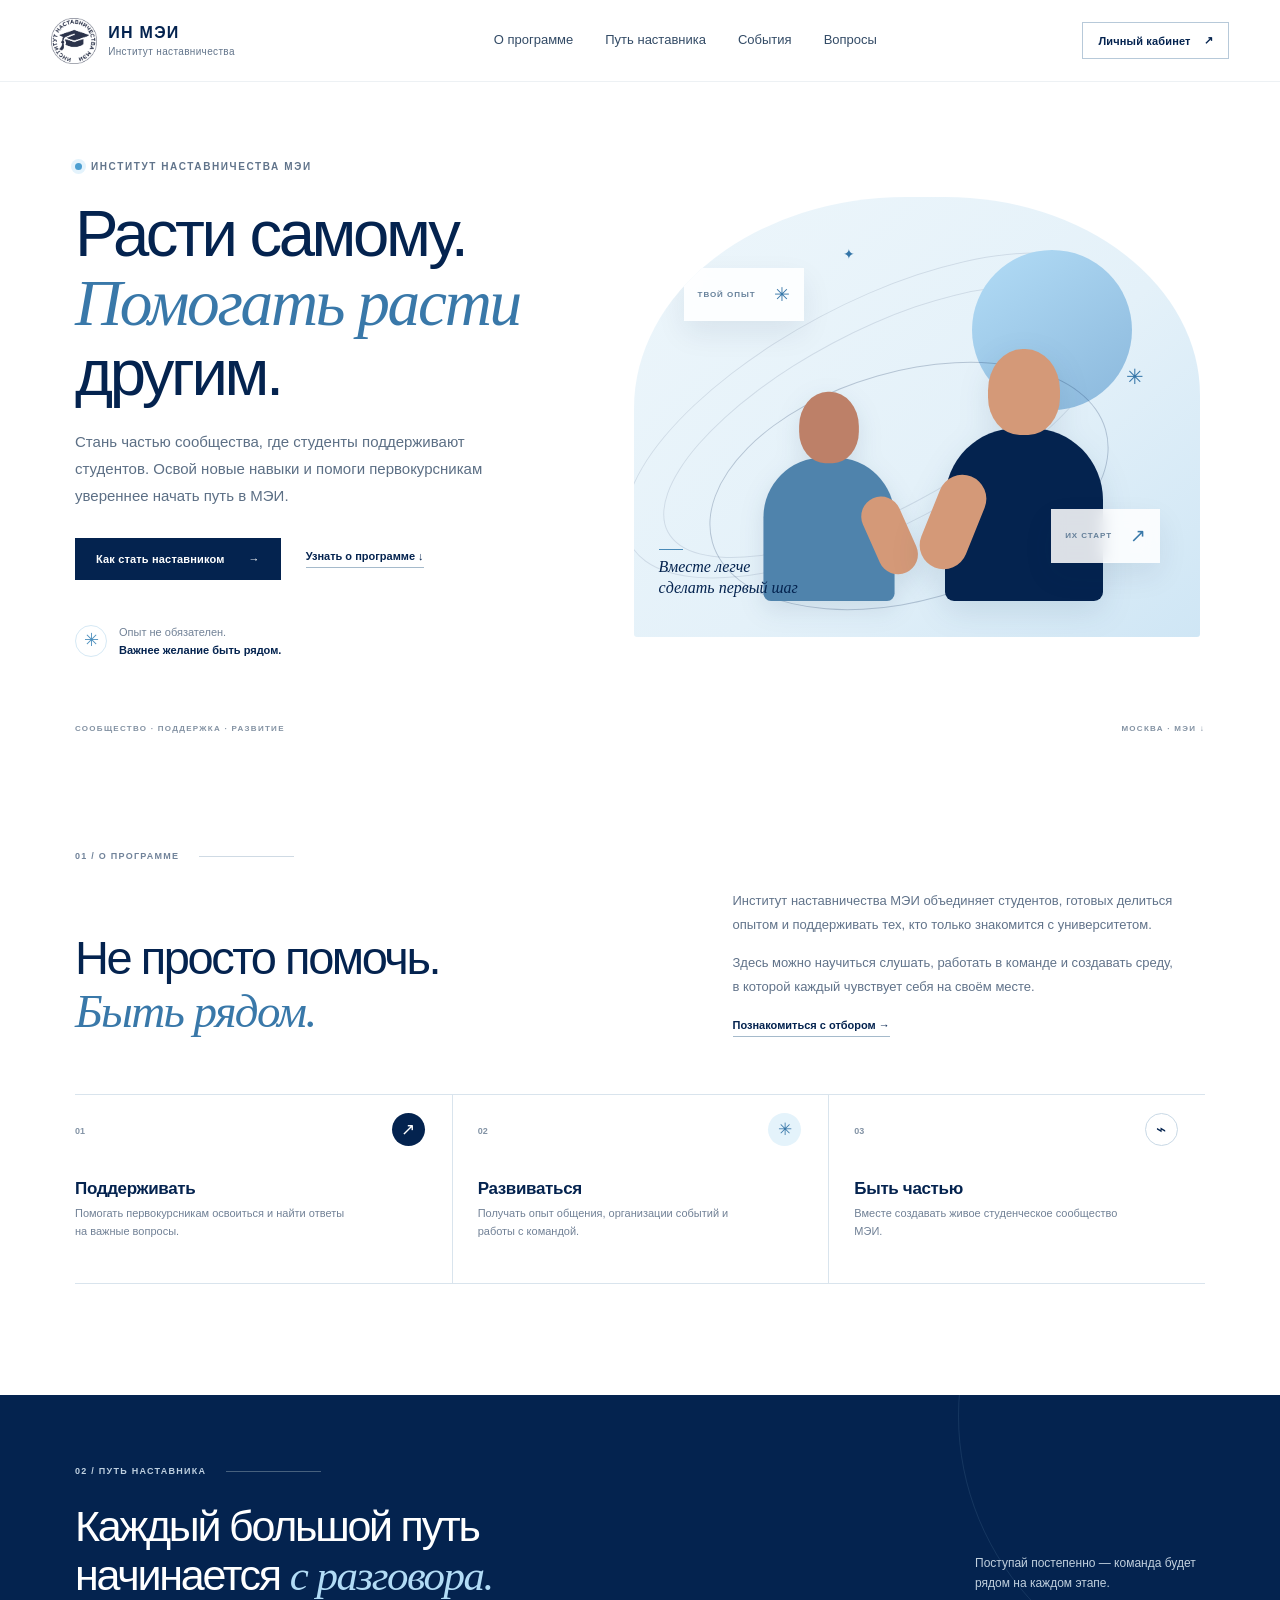
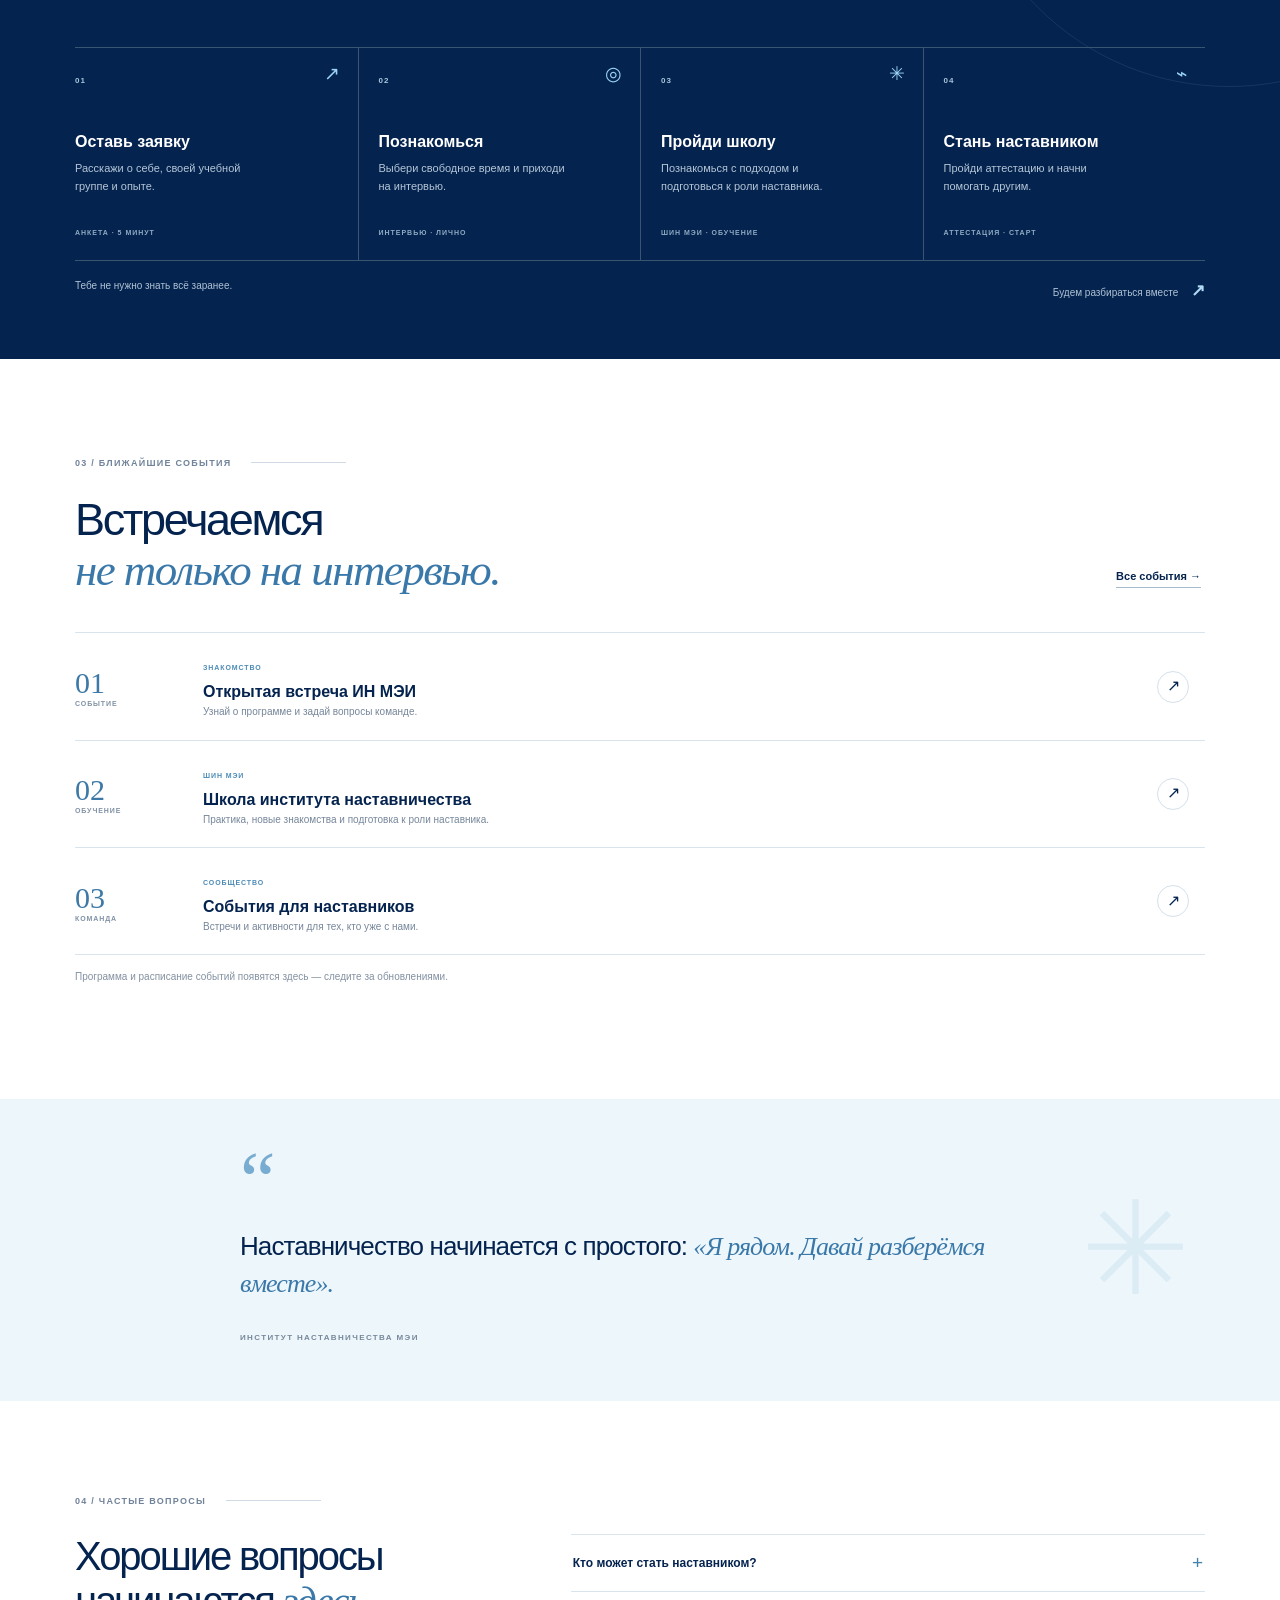
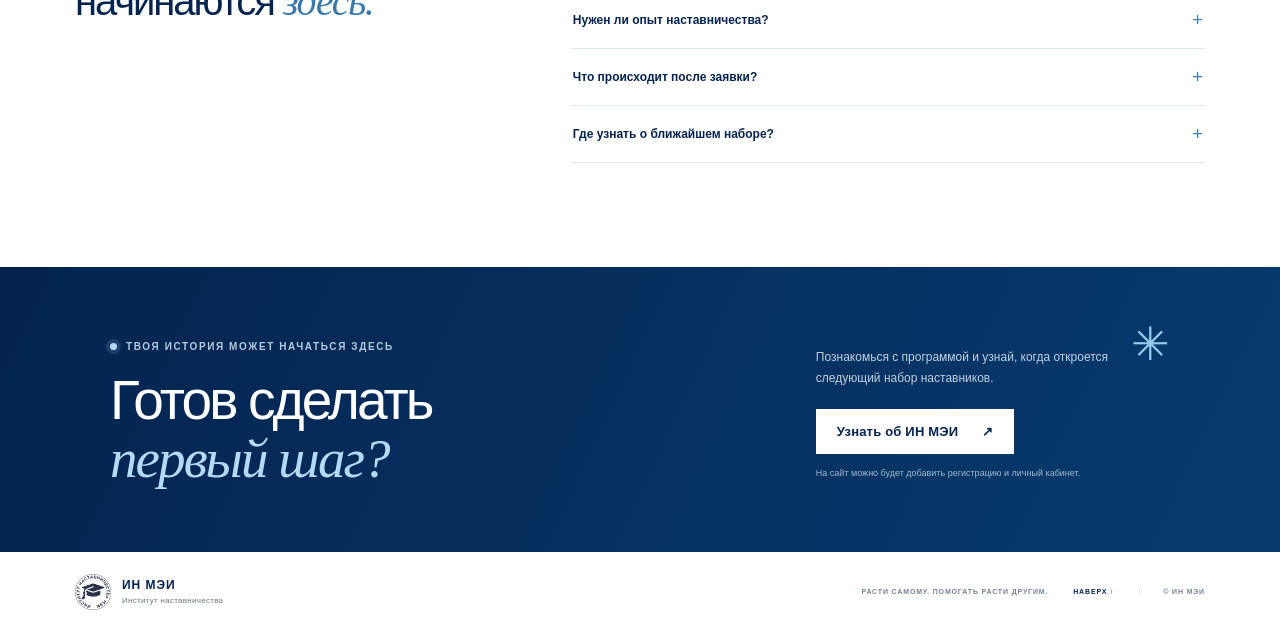
==== index.html @ bcb6ddde "Create IN MEI mentorship website" ====
<!doctype html>
<html lang="ru">
<head>
  <meta charset="utf-8">
  <meta name="viewport" content="width=device-width, initial-scale=1">
  <meta name="theme-color" content="#04234f">
  <meta name="description" content="Институт наставничества МЭИ — программа развития, события и путь будущего наставника.">
  <meta http-equiv="Content-Security-Policy" content="default-src 'self'; script-src 'self'; style-src 'self'; img-src 'self' data:; font-src 'self'; connect-src 'self'; base-uri 'self'; form-action 'self'; object-src 'none'">
  <title>Институт наставничества МЭИ — расти вместе</title>
  <link rel="icon" href="public/brandmark.png" type="image/png">
  <link rel="stylesheet" href="public/styles.css">
  <script src="public/app.js" defer></script>
</head>
<body>
  <a class="skip-link" href="#main">Перейти к содержимому</a>
  <header class="site-header">
    <a class="brand" href="#home" aria-label="Институт наставничества МЭИ — главная">
      <span class="brand-mark"><img src="public/brandmark.png" alt="" width="48" height="48"></span>
      <span class="brand-text"><strong>ИН МЭИ</strong><small>Институт наставничества</small></span>
    </a>
    <button class="menu-toggle" type="button" aria-expanded="false" aria-controls="main-nav"><span></span><span></span><span class="sr-only">Открыть меню</span></button>
    <nav class="main-nav" id="main-nav" aria-label="Основная навигация">
      <a href="#about">О программе</a><a href="#path">Путь наставника</a><a href="#events">События</a><a href="#faq">Вопросы</a>
    </nav>
    <a class="button button-small button-outline header-cta" href="#cabinet">Личный кабинет <span aria-hidden="true">↗</span></a>
  </header>
  <main id="main">
    <section class="hero section-wrap" id="home">
      <div class="hero-copy"><p class="eyebrow"><span class="eyebrow-dot"></span> Институт наставничества МЭИ</p>
        <h1>Расти самому.<br><em>Помогать расти</em><br>другим.</h1>
        <p class="hero-lead">Стань частью сообщества, где студенты поддерживают студентов. Освой новые навыки и помоги первокурсникам увереннее начать путь в МЭИ.</p>
        <div class="hero-actions"><a class="button button-primary" href="#path">Как стать наставником <span aria-hidden="true">→</span></a><a class="text-link" href="#about">Узнать о программе <span aria-hidden="true">↓</span></a></div>
        <div class="hero-note"><span class="note-icon" aria-hidden="true">✳</span><span>Опыт не обязателен.<br><strong>Важнее желание быть рядом.</strong></span></div>
      </div>
      <div class="hero-art" aria-label="Иллюстрация: наставник помогает студенту найти свой путь" role="img">
        <div class="art-orbit orbit-one"></div><div class="art-orbit orbit-two"></div><div class="art-sun"></div><div class="art-path"></div>
        <div class="art-card card-top"><span class="tiny-label">ТВОЙ ОПЫТ</span><span class="card-symbol">✳</span></div>
        <div class="art-card card-bottom"><span class="tiny-label">ИХ СТАРТ</span><span class="card-symbol">↗</span></div>
        <div class="art-person person-back"><span class="person-head"></span><span class="person-body"></span></div>
        <div class="art-person person-front"><span class="person-head"></span><span class="person-body"></span></div>
        <div class="art-caption"><span class="caption-line"></span>Вместе легче<br>сделать первый шаг</div>
        <span class="art-star star-a">✳</span><span class="art-star star-b">✦</span>
      </div>
      <div class="hero-bottom"><span>СООБЩЕСТВО · ПОДДЕРЖКА · РАЗВИТИЕ</span><span>МОСКВА · МЭИ <span aria-hidden="true">↓</span></span></div>
    </section>

    <section class="intro section-wrap" id="about">
      <div class="section-kicker"><span>01 / О ПРОГРАММЕ</span><span class="kicker-rule"></span></div>
      <div class="intro-grid"><h2>Не просто помочь.<br><em>Быть рядом.</em></h2><div class="intro-text"><p>Институт наставничества МЭИ объединяет студентов, готовых делиться опытом и поддерживать тех, кто только знакомится с университетом.</p><p>Здесь можно научиться слушать, работать в команде и создавать среду, в которой каждый чувствует себя на своём месте.</p><a class="text-link" href="#path">Познакомиться с отбором <span aria-hidden="true">→</span></a></div></div>
      <div class="values-grid"><article class="value-card"><span class="value-num">01</span><span class="value-icon icon-blue">↗</span><h3>Поддерживать</h3><p>Помогать первокурсникам освоиться и найти ответы на важные вопросы.</p></article><article class="value-card"><span class="value-num">02</span><span class="value-icon icon-pale">✳</span><h3>Развиваться</h3><p>Получать опыт общения, организации событий и работы с командой.</p></article><article class="value-card"><span class="value-num">03</span><span class="value-icon icon-outline">⌁</span><h3>Быть частью</h3><p>Вместе создавать живое студенческое сообщество МЭИ.</p></article></div>
    </section>

    <section class="path-section" id="path"><div class="section-wrap path-inner">
      <div class="section-kicker light"><span>02 / ПУТЬ НАСТАВНИКА</span><span class="kicker-rule"></span></div>
      <div class="path-heading"><h2>Каждый большой путь<br>начинается <em>с разговора.</em></h2><p>Поступай постепенно — команда будет рядом на каждом этапе.</p></div>
      <div class="steps"><article class="step"><span class="step-no">01</span><span class="step-mark">↗</span><h3>Оставь заявку</h3><p>Расскажи о себе, своей учебной группе и опыте.</p><span class="step-meta">АНКЕТА · 5 МИНУТ</span></article><article class="step"><span class="step-no">02</span><span class="step-mark">◎</span><h3>Познакомься</h3><p>Выбери свободное время и приходи на интервью.</p><span class="step-meta">ИНТЕРВЬЮ · ЛИЧНО</span></article><article class="step"><span class="step-no">03</span><span class="step-mark">✳</span><h3>Пройди школу</h3><p>Познакомься с подходом и подготовься к роли наставника.</p><span class="step-meta">ШИН МЭИ · ОБУЧЕНИЕ</span></article><article class="step"><span class="step-no">04</span><span class="step-mark">⌁</span><h3>Стань наставником</h3><p>Пройди аттестацию и начни помогать другим.</p><span class="step-meta">АТТЕСТАЦИЯ · СТАРТ</span></article></div>
      <div class="path-footer"><span>Тебе не нужно знать всё заранее.</span><span>Будем разбираться вместе <b>↗</b></span></div>
    </div></section>

    <section class="events section-wrap" id="events"><div class="section-kicker"><span>03 / БЛИЖАЙШИЕ СОБЫТИЯ</span><span class="kicker-rule"></span></div><div class="events-heading"><h2>Встречаемся<br><em>не только на интервью.</em></h2><a class="text-link" href="#cabinet">Все события <span aria-hidden="true">→</span></a></div>
      <div class="event-list"><article class="event-row"><div class="event-date"><strong>01</strong><span>СОБЫТИЕ</span></div><div class="event-details"><span class="event-tag">ЗНАКОМСТВО</span><h3>Открытая встреча ИН МЭИ</h3><p>Узнай о программе и задай вопросы команде.</p></div><span class="event-arrow" aria-hidden="true">↗</span></article><article class="event-row"><div class="event-date"><strong>02</strong><span>ОБУЧЕНИЕ</span></div><div class="event-details"><span class="event-tag">ШИН МЭИ</span><h3>Школа института наставничества</h3><p>Практика, новые знакомства и подготовка к роли наставника.</p></div><span class="event-arrow" aria-hidden="true">↗</span></article><article class="event-row"><div class="event-date"><strong>03</strong><span>КОМАНДА</span></div><div class="event-details"><span class="event-tag">СООБЩЕСТВО</span><h3>События для наставников</h3><p>Встречи и активности для тех, кто уже с нами.</p></div><span class="event-arrow" aria-hidden="true">↗</span></article></div><p class="demo-caption">Программа и расписание событий появятся здесь — следите за обновлениями.</p>
    </section>

    <section class="quote-band"><div class="quote-inner"><span class="quote-mark">“</span><blockquote>Наставничество начинается с простого: <em>«Я рядом. Давай разберёмся вместе».</em></blockquote><span class="quote-credit">ИНСТИТУТ НАСТАВНИЧЕСТВА МЭИ</span></div><div class="quote-decoration" aria-hidden="true">✳</div></section>

    <section class="faq section-wrap" id="faq"><div class="section-kicker"><span>04 / ЧАСТЫЕ ВОПРОСЫ</span><span class="kicker-rule"></span></div><div class="faq-grid"><h2>Хорошие вопросы<br>начинаются <em>здесь.</em></h2><div class="faq-list"><details><summary>Кто может стать наставником?<span>+</span></summary><p>Студенты МЭИ, которым интересно поддерживать других и развиваться вместе с командой. Конкретные условия участия уточняются при наборе.</p></details><details><summary>Нужен ли опыт наставничества?<span>+</span></summary><p>Нет. На интервью команда познакомится с тобой, а Школа института наставничества поможет подготовиться.</p></details><details><summary>Что происходит после заявки?<span>+</span></summary><p>Команда свяжется с тобой и расскажет о следующем этапе отбора. В будущем информацию о статусе можно будет отслеживать в личном кабинете.</p></details><details><summary>Где узнать о ближайшем наборе?<span>+</span></summary><p>Следи за официальными каналами ИН МЭИ и обновлениями этой страницы.</p></details></div></div></section>

    <section class="cta-section" id="cabinet"><div class="cta-wrap"><div><p class="eyebrow light-eyebrow"><span class="eyebrow-dot"></span> ТВОЯ ИСТОРИЯ МОЖЕТ НАЧАТЬСЯ ЗДЕСЬ</p><h2>Готов сделать<br><em>первый шаг?</em></h2></div><div class="cta-side"><p>Познакомься с программой и узнай, когда откроется следующий набор наставников.</p><a class="button button-light" href="https://vk.com/page-162055676_56569214" target="_blank" rel="noopener noreferrer">Узнать об ИН МЭИ <span aria-hidden="true">↗</span></a><span class="cta-note">На сайт можно будет добавить регистрацию и личный кабинет.</span></div><span class="cta-spark" aria-hidden="true">✳</span></div></section>
  </main>
  <footer class="site-footer"><a class="brand footer-brand" href="#home"><span class="brand-mark"><img src="public/brandmark.png" alt="" width="48" height="48"></span><span class="brand-text"><strong>ИН МЭИ</strong><small>Институт наставничества</small></span></a><span class="footer-motto">РАСТИ САМОМУ. ПОМОГАТЬ РАСТИ ДРУГИМ.</span><a href="#home" class="back-top">НАВЕРХ ↑</a><span class="copyright">© ИН МЭИ</span></footer>
</body>
</html>
---- public/styles.css ----
:root{--navy:#04234f;--navy-2:#073668;--blue:#144975;--sky:#b2dcf6;--pale:#edf6fc;--ink:#102d50;--muted:#63758b;--white:#fff;--line:#d9e4ed;--serif:Georgia,'Times New Roman',serif;--sans:'Myriad Pro','Segoe UI',Arial,sans-serif;--display:'Gotham Pro','Montserrat','Segoe UI',Arial,sans-serif;--wrap:1200px}*{box-sizing:border-box}html{scroll-behavior:smooth;scroll-padding-top:92px}body{margin:0;color:var(--ink);font-family:var(--sans);font-size:16px;line-height:1.55;background:#fff}a{color:inherit;text-decoration:none}button{font:inherit}.sr-only{position:absolute;width:1px;height:1px;padding:0;margin:-1px;overflow:hidden;clip:rect(0,0,0,0);white-space:nowrap;border:0}.skip-link{position:absolute;top:-60px;left:1rem;z-index:20;background:#fff;color:var(--navy);padding:.7rem 1rem;border-radius:4px}.skip-link:focus{top:1rem}.site-header{height:82px;padding:0 max(4vw,24px);display:flex;align-items:center;gap:40px;border-bottom:1px solid #edf1f4;background:#fff;position:sticky;top:0;z-index:10}.brand{display:flex;align-items:center;gap:11px;min-width:237px}.brand-mark{width:46px;height:46px;flex:0 0 46px;display:grid;place-items:center}.brand-mark img{display:block;width:100%;height:100%;object-fit:contain}.brand-text{display:flex;flex-direction:column;line-height:1.18}.brand-text strong{font:700 16px var(--display);letter-spacing:.08em;color:var(--navy)}.brand-text small{font-size:10px;letter-spacing:.035em;color:#63758b;margin-top:4px}.main-nav{display:flex;gap:32px;align-items:center;margin:auto;font-size:13px;color:#334b66}.main-nav a:hover,.text-link:hover{color:#3875a9}.button{display:inline-flex;align-items:center;justify-content:center;gap:24px;padding:15px 21px;font:600 13px var(--display);letter-spacing:.015em;transition:transform .2s,background .2s}.button:hover{transform:translateY(-2px)}.button-small{padding:11px 15px;gap:13px;font-size:11px}.button-outline{border:1px solid #b7c9d9;color:var(--navy)}.button-outline:hover{background:var(--pale)}.button-primary{background:var(--navy);color:#fff}.button-primary:hover{background:#0b386d}.button-light{background:#fff;color:var(--navy)}.button-light:hover{background:var(--pale)}.menu-toggle{display:none}.section-wrap{max-width:var(--wrap);margin:0 auto;padding-left:35px;padding-right:35px}.hero{min-height:595px;padding-top:69px;padding-bottom:56px;display:grid;grid-template-columns:1fr 1.06fr;position:relative;align-items:center;overflow:hidden}.hero-copy{padding:0 0 38px;z-index:1}.eyebrow{font:600 10px var(--display);letter-spacing:.16em;text-transform:uppercase;color:#61748b;display:flex;align-items:center;gap:9px}.eyebrow-dot{width:7px;height:7px;display:inline-block;background:#4d9fd1;border-radius:50%;box-shadow:0 0 0 4px #e4f3fc}.hero h1,.path-heading h2,.intro h2,.events h2,.faq h2,.cta-section h2{font:500 clamp(42px,5.1vw,66px)/1.06 var(--display);letter-spacing:-.052em;color:var(--navy);margin:27px 0 21px}.hero h1 em,.intro h2 em,.events h2 em,.faq h2 em,.cta-section h2 em,.path-heading em{font:italic 500 1em/1.05 var(--serif);letter-spacing:-.035em;color:#3978a9}.hero-lead{max-width:433px;font-size:15px;line-height:1.8;color:#5c6f85;margin:0}.hero-actions{display:flex;align-items:center;gap:25px;margin-top:29px}.hero-actions .button{font-size:11px}.text-link{font:600 11px var(--display);color:var(--navy);border-bottom:1px solid #a5bacb;padding:0 0 5px}.hero-note{display:flex;align-items:center;gap:12px;font-size:11px;line-height:1.65;color:#718196;margin-top:43px}.hero-note strong{color:var(--navy);font-weight:600}.note-icon{width:32px;height:32px;border:1px solid #d6e9f5;border-radius:50%;display:grid;place-items:center;color:#4a8ebd;font-size:18px}.hero-art{height:440px;position:relative;margin:0 5px 15px 10px;overflow:hidden;background:linear-gradient(140deg,#edf6fb 0%,#e4f1f9 57%,#cfe6f5 100%);border-radius:48% 45% 3px 3px}.art-orbit{position:absolute;border:1px solid rgba(4,35,79,.11);border-radius:50%;transform:rotate(-28deg)}.orbit-one{width:550px;height:225px;top:106px;left:-36px}.orbit-two{width:470px;height:180px;top:135px;left:6px}.art-sun{width:160px;height:160px;border-radius:50%;position:absolute;top:53px;right:68px;background:linear-gradient(145deg,#b2dcf6,#8bb8dc)}.art-path{width:410px;height:230px;border:1px solid rgba(4,35,79,.22);border-radius:50%;position:absolute;top:174px;left:70px;transform:rotate(-16deg)}.art-person{position:absolute;bottom:36px;filter:drop-shadow(0 10px 15px rgba(4,35,79,.1))}.person-back{left:116px;transform:scale(.83);transform-origin:bottom}.person-front{right:97px}.person-head{display:block;width:72px;height:86px;border-radius:48% 48% 44% 44%;background:#d49978;margin:0 auto -7px;position:relative;z-index:2}.person-back .person-head{background:#bd8068}.person-body{display:block;width:158px;height:173px;border-radius:72px 72px 9px 9px;background:var(--navy);position:relative}.person-back .person-body{background:#4f83ac}.person-body:after{content:"";position:absolute;width:48px;height:98px;background:#d49978;border-radius:28px;right:-18px;top:45px;transform:rotate(-24deg)}.person-front .person-body:after{left:-16px;right:auto;transform:rotate(22deg)}.art-card{position:absolute;background:rgba(255,255,255,.86);backdrop-filter:blur(8px);padding:12px 14px;box-shadow:0 12px 30px rgba(4,35,79,.08);display:flex;gap:18px;align-items:center;z-index:2}.card-top{top:71px;left:50px}.card-bottom{bottom:74px;right:40px}.tiny-label{font:600 8px var(--display);letter-spacing:.12em;color:#65809a}.card-symbol{font-size:19px;color:#3978a9}.art-caption{position:absolute;left:25px;bottom:38px;font:italic 16px/1.3 var(--serif);color:var(--navy);z-index:3}.caption-line{display:block;width:24px;border-top:1px solid #498ab8;margin-bottom:7px}.art-star{position:absolute;color:#3475a8}.star-a{top:164px;right:56px;font-size:21px}.star-b{top:47px;left:209px;font-size:14px}.hero-bottom{position:absolute;bottom:20px;left:35px;right:35px;display:flex;justify-content:space-between;font:600 8px var(--display);letter-spacing:.16em;color:#8392a3}.intro{padding-top:98px;padding-bottom:111px}.section-kicker{display:flex;align-items:center;gap:20px;font:600 9px var(--display);letter-spacing:.14em;color:#71839a}.kicker-rule{height:1px;max-width:95px;background:#cfdae4;flex:1}.intro-grid{display:grid;grid-template-columns:1.1fr .9fr;gap:80px;align-items:end;margin:28px 0 57px}.intro h2,.events h2,.faq h2{font-size:47px;line-height:1.12;margin:0}.intro-text{max-width:450px;color:#61738a;font-size:13px;line-height:1.85}.intro-text p{margin:0 0 14px}.intro-text .text-link{display:inline-block;margin-top:6px}.values-grid{display:grid;grid-template-columns:repeat(3,1fr);border-top:1px solid var(--line);border-bottom:1px solid var(--line)}.value-card{min-height:188px;padding:22px 26px 21px 0;position:relative}.value-card+.value-card{border-left:1px solid var(--line);padding-left:25px}.value-num{font:600 9px var(--display);color:#8494a6}.value-icon{position:absolute;right:27px;top:18px;width:33px;height:33px;border-radius:50%;display:grid;place-items:center;font-size:17px}.icon-blue{color:#fff;background:var(--navy)}.icon-pale{color:#3978a9;background:#e4f3fb}.icon-outline{color:var(--navy);border:1px solid #c9d9e6}.value-card h3{font:600 17px var(--display);letter-spacing:-.02em;margin:37px 0 5px;color:var(--navy)}.value-card p{font-size:11px;max-width:270px;color:#718196;line-height:1.65;margin:0}.path-section{background:var(--navy);color:white;position:relative;overflow:hidden}.path-section:before{content:"";position:absolute;width:540px;height:540px;border:1px solid rgba(178,220,246,.1);border-radius:50%;right:-220px;top:-250px}.path-inner{padding-top:71px;padding-bottom:54px;position:relative}.light{color:#bfd0e0}.light .kicker-rule{background:#47617e}.path-heading{display:flex;justify-content:space-between;align-items:end;gap:25px;margin:26px 0 48px}.path-heading h2{font-size:43px;line-height:1.12;color:white;margin:0}.path-heading em{color:var(--sky)}.path-heading p{color:#c1d0de;font-size:12px;max-width:230px;line-height:1.7;margin-bottom:5px}.steps{display:grid;grid-template-columns:repeat(4,1fr);border-top:1px solid #395572;border-bottom:1px solid #395572}.step{min-height:211px;padding:18px 22px 18px 0;position:relative}.step+.step{border-left:1px solid #395572;padding-left:20px}.step-no,.step-meta{font:600 8px var(--display);letter-spacing:.14em;color:#a9c6dc}.step-mark{position:absolute;right:18px;top:11px;color:#9bd4f4;font-size:19px}.step h3{font:600 16px var(--display);margin:42px 0 8px;color:#fff}.step p{font-size:11px;line-height:1.65;color:#b5c6d7;max-width:190px;margin:0;min-height:54px}.step-meta{display:inline-block;margin-top:16px;color:#8fabc3;font-size:7px}.path-footer{display:flex;justify-content:space-between;padding-top:17px;color:#afc2d4;font-size:10px}.path-footer b{color:var(--sky);font-size:17px;margin-left:10px}.events{padding-top:99px;padding-bottom:100px}.events-heading{display:flex;align-items:end;justify-content:space-between;margin:27px 0 37px}.events h2{font-size:45px}.events-heading .text-link{margin:0 4px 7px 0}.event-list{border-top:1px solid var(--line)}.event-row{display:grid;grid-template-columns:110px 1fr 36px;gap:18px;align-items:center;padding:20px 12px 20px 0;border-bottom:1px solid var(--line);transition:background .2s}.event-row:hover{background:#f8fbfd}.event-date{display:flex;flex-direction:column;align-items:flex-start}.event-date strong{font:500 30px var(--serif);color:#3d79a6}.event-date span,.event-tag{font:600 7px var(--display);letter-spacing:.13em;color:#8091a5}.event-tag{color:#4c8bb7}.event-details h3{font:600 16px var(--display);color:var(--navy);margin:5px 0 3px}.event-details p{font-size:10px;color:#76869a;margin:0}.event-arrow{width:32px;height:32px;border:1px solid #d4e1eb;border-radius:50%;display:grid;place-items:center;color:var(--navy)}.demo-caption{font-size:10px;color:#8391a1;margin:14px 0}.quote-band{background:#edf6fb;position:relative;overflow:hidden}.quote-inner{max-width:870px;margin:auto;padding:57px 35px 53px;position:relative;z-index:1}.quote-mark{font:80px/.6 var(--serif);color:#78acd0}.quote-inner blockquote{font:500 26px/1.45 var(--display);letter-spacing:-.035em;color:var(--navy);margin:13px 0 20px;max-width:800px}.quote-inner blockquote em{font:italic 1em var(--serif);color:#3978a9}.quote-credit{font:600 8px var(--display);letter-spacing:.17em;color:#76889a}.quote-decoration{position:absolute;right:7%;top:50%;transform:translateY(-50%);font-size:130px;color:rgba(77,151,198,.11)}.faq{padding-top:95px;padding-bottom:104px}.faq-grid{display:grid;grid-template-columns:.82fr 1.18fr;gap:55px;margin-top:28px}.faq h2{font-size:40px}.faq-list details{border-bottom:1px solid var(--line)}.faq-list details:first-child{border-top:1px solid var(--line)}.faq-list summary{list-style:none;cursor:pointer;padding:17px 2px;display:flex;justify-content:space-between;align-items:center;font:600 12px var(--display);color:var(--navy)}.faq-list summary::-webkit-details-marker{display:none}.faq-list summary span{font-size:19px;font-weight:400;color:#4382ad;transition:transform .2s}.faq-list details[open] summary span{transform:rotate(45deg)}.faq-list details p{margin:0;padding:0 30px 17px 2px;font-size:11px;line-height:1.75;color:#718196}.cta-section{background:linear-gradient(115deg,#04234f,#073c70);color:#fff;overflow:hidden}.cta-wrap{max-width:1130px;margin:auto;padding:64px 35px;display:grid;grid-template-columns:1fr .55fr;align-items:center;position:relative}.light-eyebrow{color:#b5cadc}.light-eyebrow .eyebrow-dot{background:var(--sky);box-shadow:0 0 0 4px rgba(178,220,246,.14)}.cta-section h2{color:#fff;font-size:55px;margin:19px 0 0}.cta-section h2 em{color:var(--sky)}.cta-side{padding:10px 0 0 22px}.cta-side p{font-size:12px;line-height:1.75;color:#c2d0de;max-width:300px;margin:0 0 20px}.cta-note{display:block;margin-top:13px;color:#a4b8ca;font-size:9px}.cta-spark{position:absolute;right:35px;top:42px;font-size:46px;color:#93c9e9}.site-footer{max-width:1200px;padding:22px 35px;margin:auto;display:flex;align-items:center;gap:25px}.footer-brand{min-width:auto}.footer-brand .brand-mark{width:36px;height:36px;flex-basis:36px}.footer-brand .brand-text strong{font-size:12px}.footer-brand .brand-text small{font-size:8px}.footer-motto,.back-top,.copyright{font:600 7px var(--display);letter-spacing:.12em;color:#718196}.footer-motto{margin-left:auto}.back-top{color:var(--navy)}.copyright{border-left:1px solid var(--line);padding-left:23px}
@media(min-width:1400px){.hero{min-height:650px}.hero-art{height:470px}}
@media(max-width:900px){.site-header{gap:18px}.main-nav{gap:17px}.brand{min-width:auto}.brand-text small{display:none}.hero{grid-template-columns:1fr .9fr}.hero-art{height:390px}.person-back{left:60px}.person-front{right:50px}.intro-grid{gap:35px}.path-heading h2{font-size:37px}.steps{grid-template-columns:repeat(2,1fr)}.step:nth-child(3){border-left:0;border-top:1px solid #395572;padding-left:0}.step:nth-child(4){border-top:1px solid #395572}.step{min-height:190px}.step:nth-child(n+3){padding-top:19px}.step:nth-child(n+3) h3{margin-top:31px}}
@media(max-width:640px){html{scroll-padding-top:72px}.site-header{height:68px;padding:0 19px;gap:12px}.brand-mark{width:40px;height:40px;flex-basis:40px}.brand{margin-right:auto}.brand-text small{display:block;font-size:8px}.brand-text strong{font-size:13px}.header-cta{padding:9px 10px;font-size:9px}.menu-toggle{order:3;border:0;background:none;width:38px;height:38px;display:grid;align-content:center;gap:5px;padding:8px}.menu-toggle span:not(.sr-only){height:1px;background:var(--navy);width:20px}.main-nav{display:none;position:absolute;top:67px;left:0;right:0;background:#fff;padding:18px 22px 22px;box-shadow:0 12px 15px #04234f12;align-items:flex-start;flex-direction:column;gap:16px}.main-nav.is-open{display:flex}.section-wrap{padding-left:22px;padding-right:22px}.hero{display:flex;flex-direction:column;align-items:stretch;padding-top:47px;padding-bottom:48px;min-height:0}.hero-copy{padding:0}.hero h1{font-size:46px;margin:22px 0 16px}.hero-lead{font-size:13px}.hero-actions{gap:17px;flex-wrap:wrap;margin-top:22px}.hero-actions .button{padding:13px 14px}.hero-note{margin-top:20px}.hero-art{height:310px;margin:23px 0 29px;border-radius:48% 45% 3px 3px}.art-sun{width:112px;height:112px;top:38px;right:43px}.art-orbit{transform:rotate(-28deg) scale(.78);transform-origin:center}.orbit-one{left:-70px;top:64px}.orbit-two{left:-45px;top:92px}.art-path{transform:rotate(-16deg) scale(.72);transform-origin:center;left:8px;top:118px}.person-back{left:58px;bottom:23px;transform:scale(.65);transform-origin:bottom}.person-front{right:52px;bottom:23px;transform:scale(.74);transform-origin:bottom}.art-card{padding:9px 10px;gap:9px}.card-top{top:48px;left:28px}.card-bottom{bottom:54px;right:18px}.tiny-label{font-size:7px}.art-caption{left:16px;bottom:18px;font-size:13px}.star-a{top:117px;right:25px}.star-b{top:28px;left:42%}.hero-bottom{bottom:12px;left:22px;right:22px;font-size:6px}.intro{padding-top:62px;padding-bottom:67px}.intro-grid{grid-template-columns:1fr;gap:20px;margin:22px 0 33px}.intro h2,.events h2{font-size:39px}.intro-text{font-size:12px}.values-grid{grid-template-columns:1fr}.value-card,.value-card+.value-card{min-height:147px;padding:17px 4px;border-left:0}.value-card+.value-card{border-top:1px solid var(--line)}.value-card h3{margin-top:24px;font-size:16px}.value-icon{right:10px;top:13px}.path-inner{padding-top:57px;padding-bottom:35px}.path-heading{display:block;margin:23px 0 29px}.path-heading h2{font-size:34px}.path-heading p{margin:14px 0 0}.steps{grid-template-columns:1fr 1fr}.step{padding:15px 10px 15px 0;min-height:185px}.step+.step{padding-left:13px}.step:nth-child(3){padding-left:0}.step:nth-child(4){padding-left:13px}.step h3{font-size:13px;margin-top:32px}.step p{font-size:10px;min-height:53px}.step-mark{right:10px}.step-meta{font-size:6px}.path-footer{font-size:8px}.events{padding-top:62px;padding-bottom:65px}.events-heading{align-items:flex-start;margin:22px 0 26px;gap:12px}.events h2{font-size:35px}.events-heading .text-link{font-size:9px;white-space:nowrap;margin-top:9px}.event-row{grid-template-columns:57px 1fr 27px;gap:9px;padding:16px 0}.event-date strong{font-size:25px}.event-date span,.event-tag{font-size:6px}.event-details h3{font-size:12px}.event-details p{font-size:9px}.event-arrow{width:26px;height:26px}.quote-inner{padding:43px 22px}.quote-inner blockquote{font-size:21px}.quote-mark{font-size:64px}.quote-decoration{font-size:90px;right:-12px}.faq{padding-top:62px;padding-bottom:66px}.faq-grid{grid-template-columns:1fr;gap:21px;margin-top:22px}.faq h2{font-size:35px}.faq-list summary{font-size:11px;padding:15px 0}.cta-wrap{padding:45px 22px;grid-template-columns:1fr;gap:12px}.cta-section h2{font-size:45px}.cta-side{padding:0}.cta-spark{font-size:33px;right:20px;top:27px}.site-footer{padding:18px 20px;flex-wrap:wrap;gap:13px}.footer-motto{display:none}.back-top{margin-left:auto}.copyright{padding-left:13px}}
@media(prefers-reduced-motion:reduce){*,*::before,*::after{scroll-behavior:auto!important;transition:none!important;animation:none!important}}
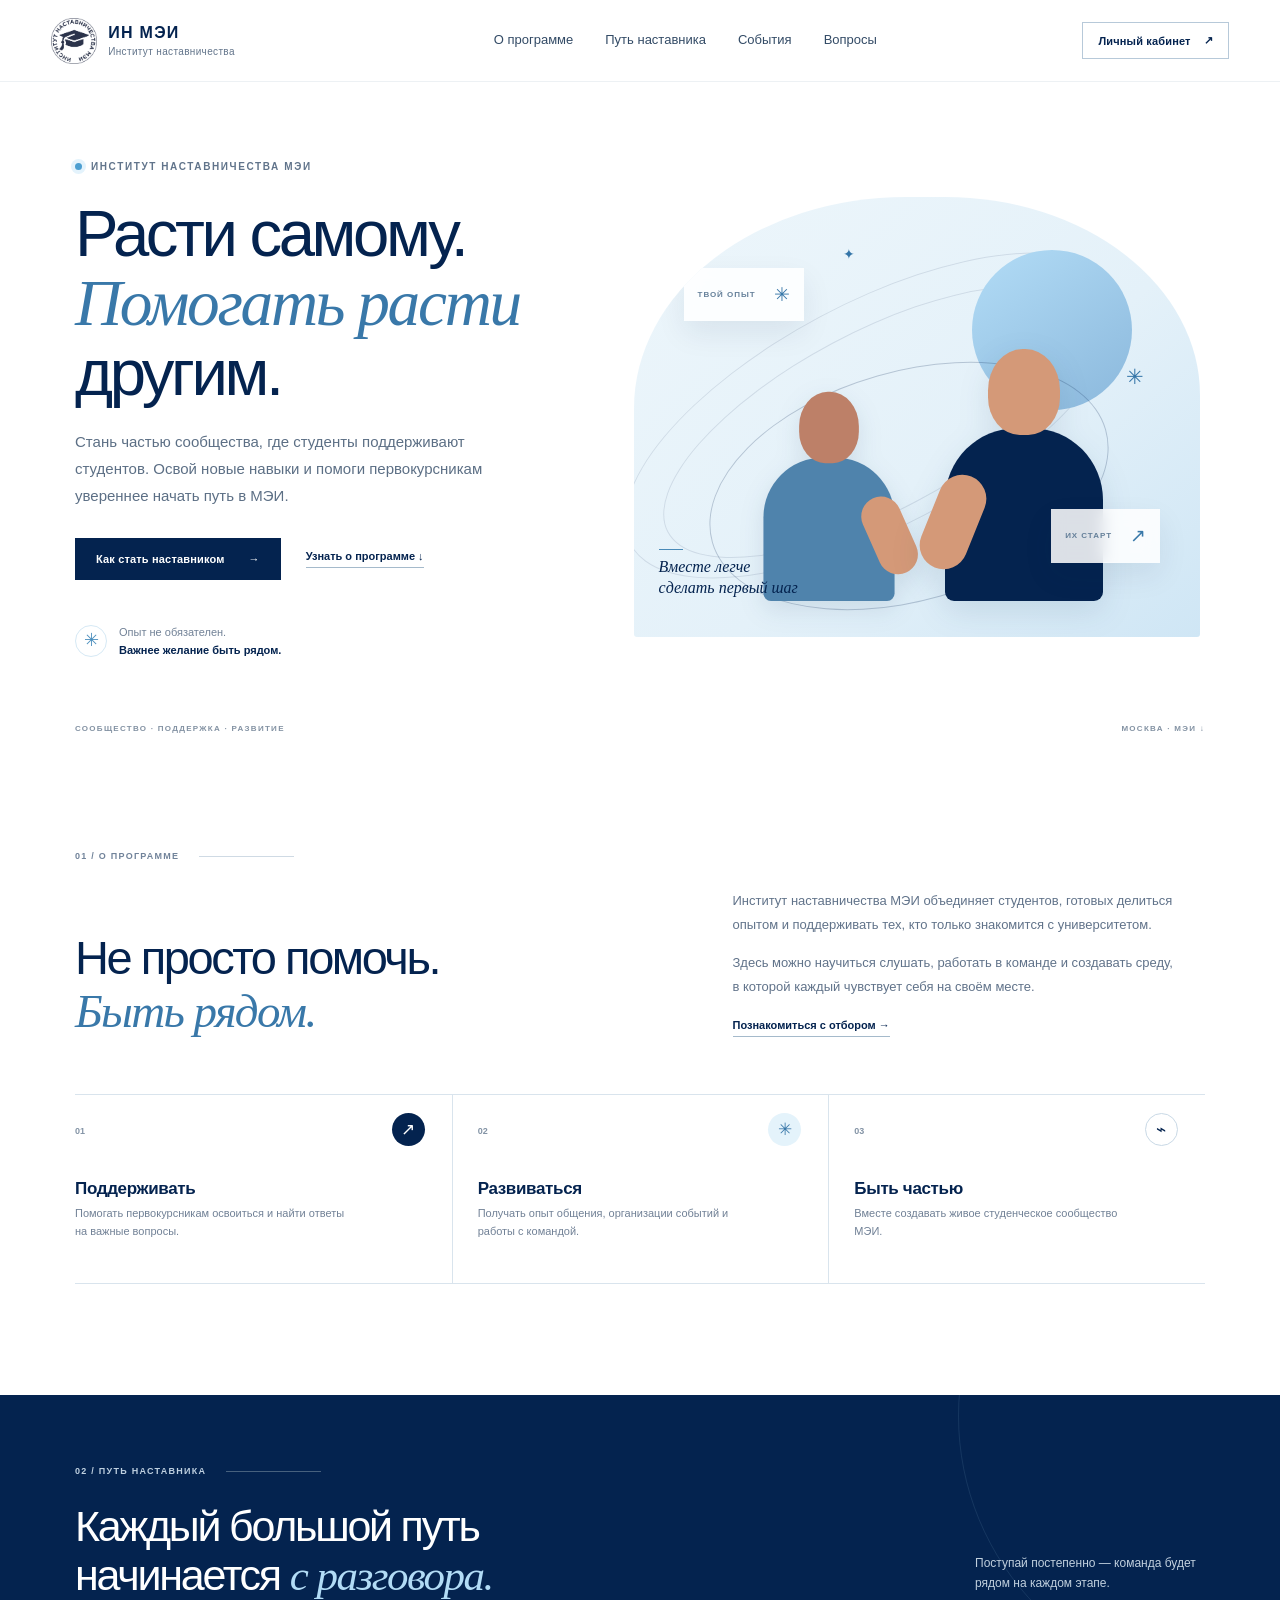
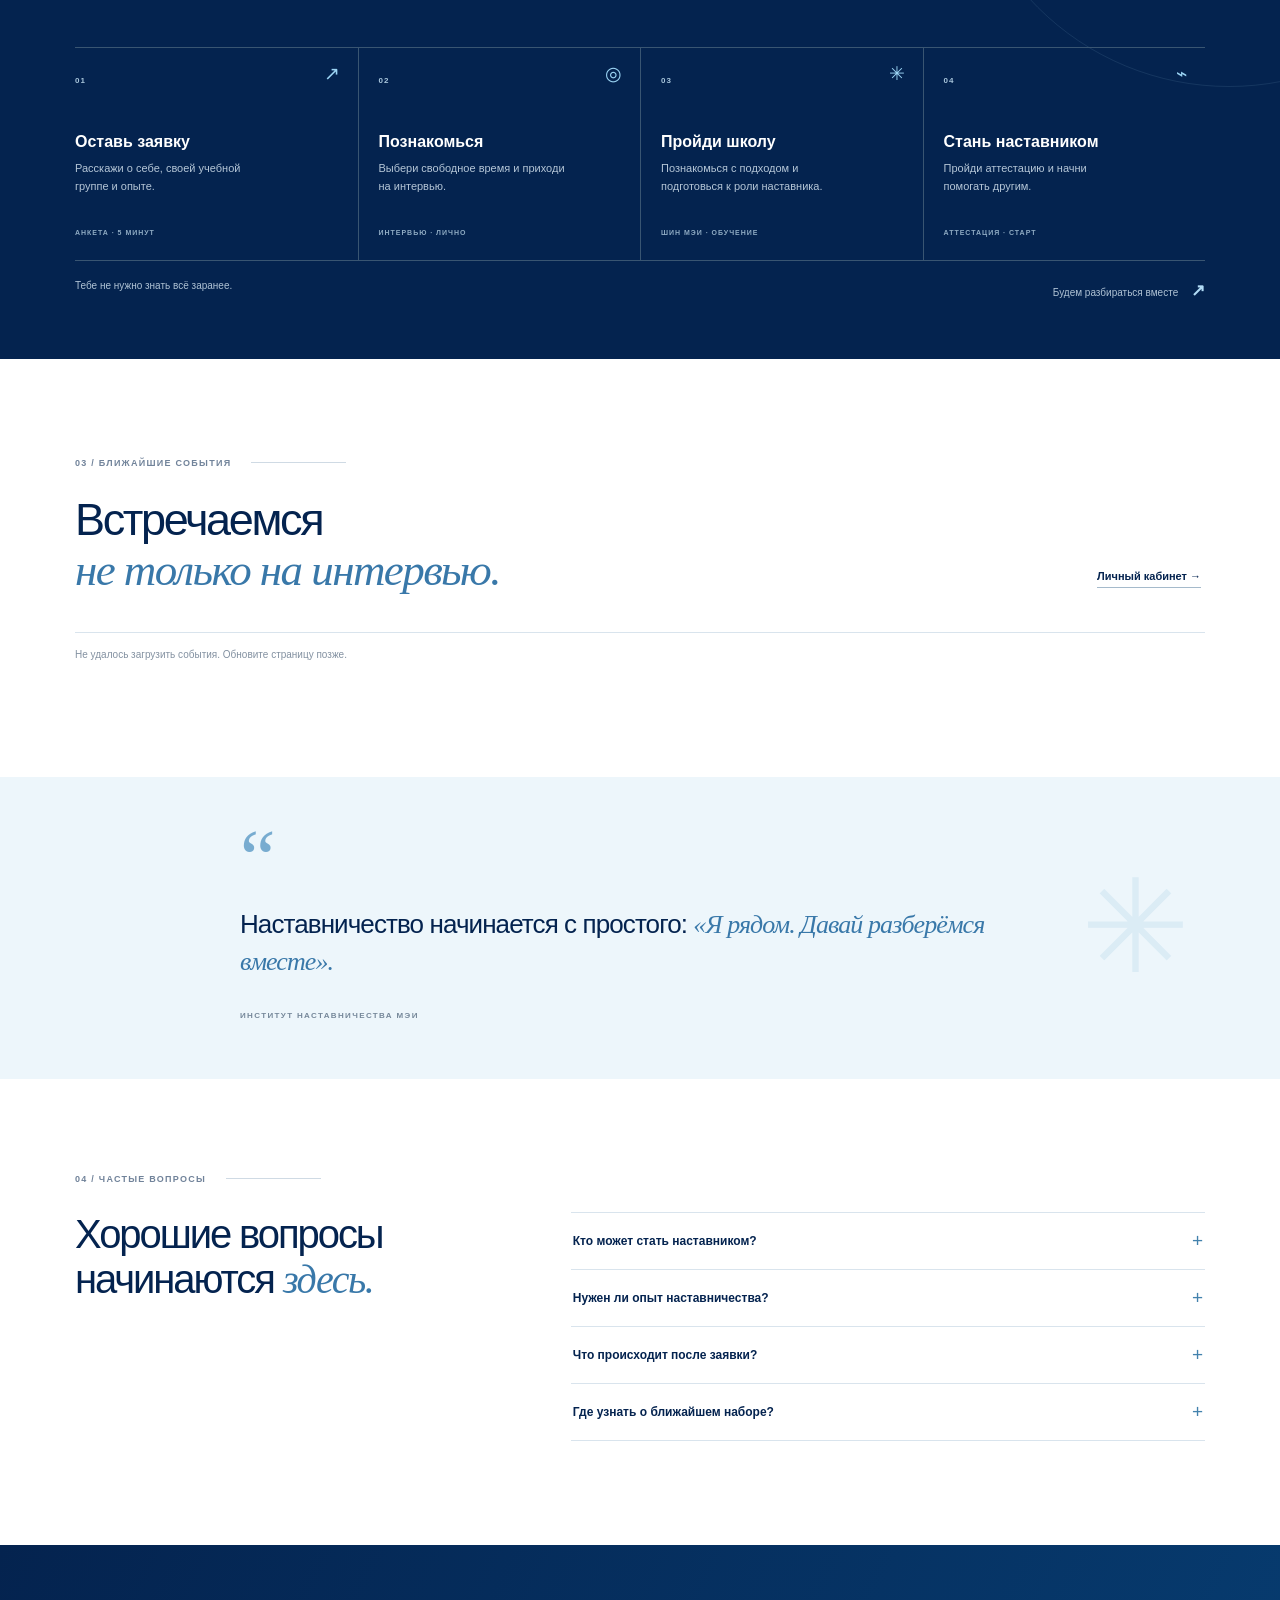
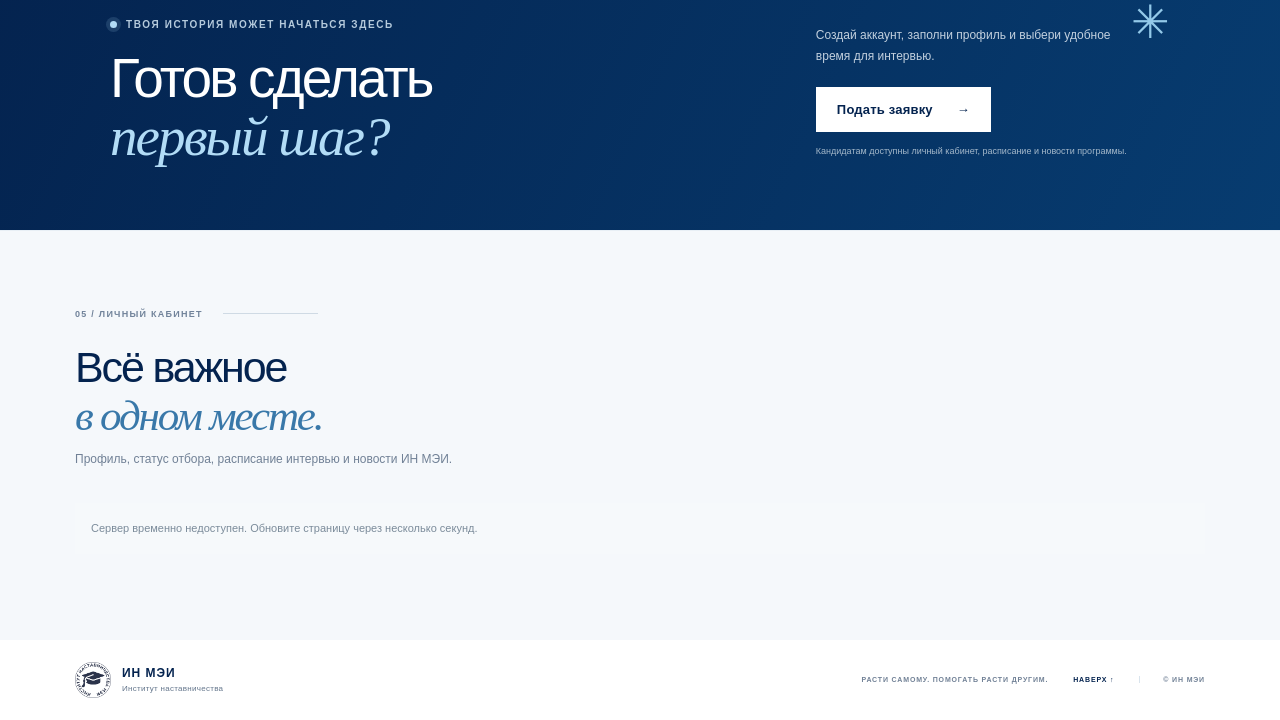
==== commit 2e045d05: "Build functional mentorship management app" ====
--- a/index.html
+++ b/index.html
@@ -5,7 +5,6 @@
   <meta name="viewport" content="width=device-width, initial-scale=1">
   <meta name="theme-color" content="#04234f">
   <meta name="description" content="Институт наставничества МЭИ — программа развития, события и путь будущего наставника.">
-  <meta http-equiv="Content-Security-Policy" content="default-src 'self'; script-src 'self'; style-src 'self'; img-src 'self' data:; font-src 'self'; connect-src 'self'; base-uri 'self'; form-action 'self'; object-src 'none'">
   <title>Институт наставничества МЭИ — расти вместе</title>
   <link rel="icon" href="public/brandmark.png" type="image/png">
   <link rel="stylesheet" href="public/styles.css">
@@ -57,16 +56,19 @@
       <div class="path-footer"><span>Тебе не нужно знать всё заранее.</span><span>Будем разбираться вместе <b>↗</b></span></div>
     </div></section>
 
-    <section class="events section-wrap" id="events"><div class="section-kicker"><span>03 / БЛИЖАЙШИЕ СОБЫТИЯ</span><span class="kicker-rule"></span></div><div class="events-heading"><h2>Встречаемся<br><em>не только на интервью.</em></h2><a class="text-link" href="#cabinet">Все события <span aria-hidden="true">→</span></a></div>
-      <div class="event-list"><article class="event-row"><div class="event-date"><strong>01</strong><span>СОБЫТИЕ</span></div><div class="event-details"><span class="event-tag">ЗНАКОМСТВО</span><h3>Открытая встреча ИН МЭИ</h3><p>Узнай о программе и задай вопросы команде.</p></div><span class="event-arrow" aria-hidden="true">↗</span></article><article class="event-row"><div class="event-date"><strong>02</strong><span>ОБУЧЕНИЕ</span></div><div class="event-details"><span class="event-tag">ШИН МЭИ</span><h3>Школа института наставничества</h3><p>Практика, новые знакомства и подготовка к роли наставника.</p></div><span class="event-arrow" aria-hidden="true">↗</span></article><article class="event-row"><div class="event-date"><strong>03</strong><span>КОМАНДА</span></div><div class="event-details"><span class="event-tag">СООБЩЕСТВО</span><h3>События для наставников</h3><p>Встречи и активности для тех, кто уже с нами.</p></div><span class="event-arrow" aria-hidden="true">↗</span></article></div><p class="demo-caption">Программа и расписание событий появятся здесь — следите за обновлениями.</p>
+    <section class="events section-wrap" id="events"><div class="section-kicker"><span>03 / БЛИЖАЙШИЕ СОБЫТИЯ</span><span class="kicker-rule"></span></div><div class="events-heading"><h2>Встречаемся<br><em>не только на интервью.</em></h2><a class="text-link" href="#cabinet">Личный кабинет <span aria-hidden="true">→</span></a></div>
+      <div class="event-list" id="public-events"><p class="demo-caption">Скоро здесь появятся события программы.</p></div>
     </section>
 
     <section class="quote-band"><div class="quote-inner"><span class="quote-mark">“</span><blockquote>Наставничество начинается с простого: <em>«Я рядом. Давай разберёмся вместе».</em></blockquote><span class="quote-credit">ИНСТИТУТ НАСТАВНИЧЕСТВА МЭИ</span></div><div class="quote-decoration" aria-hidden="true">✳</div></section>
 
     <section class="faq section-wrap" id="faq"><div class="section-kicker"><span>04 / ЧАСТЫЕ ВОПРОСЫ</span><span class="kicker-rule"></span></div><div class="faq-grid"><h2>Хорошие вопросы<br>начинаются <em>здесь.</em></h2><div class="faq-list"><details><summary>Кто может стать наставником?<span>+</span></summary><p>Студенты МЭИ, которым интересно поддерживать других и развиваться вместе с командой. Конкретные условия участия уточняются при наборе.</p></details><details><summary>Нужен ли опыт наставничества?<span>+</span></summary><p>Нет. На интервью команда познакомится с тобой, а Школа института наставничества поможет подготовиться.</p></details><details><summary>Что происходит после заявки?<span>+</span></summary><p>Команда свяжется с тобой и расскажет о следующем этапе отбора. В будущем информацию о статусе можно будет отслеживать в личном кабинете.</p></details><details><summary>Где узнать о ближайшем наборе?<span>+</span></summary><p>Следи за официальными каналами ИН МЭИ и обновлениями этой страницы.</p></details></div></div></section>
 
-    <section class="cta-section" id="cabinet"><div class="cta-wrap"><div><p class="eyebrow light-eyebrow"><span class="eyebrow-dot"></span> ТВОЯ ИСТОРИЯ МОЖЕТ НАЧАТЬСЯ ЗДЕСЬ</p><h2>Готов сделать<br><em>первый шаг?</em></h2></div><div class="cta-side"><p>Познакомься с программой и узнай, когда откроется следующий набор наставников.</p><a class="button button-light" href="https://vk.com/page-162055676_56569214" target="_blank" rel="noopener noreferrer">Узнать об ИН МЭИ <span aria-hidden="true">↗</span></a><span class="cta-note">На сайт можно будет добавить регистрацию и личный кабинет.</span></div><span class="cta-spark" aria-hidden="true">✳</span></div></section>
+    <section class="cta-section" id="join"><div class="cta-wrap"><div><p class="eyebrow light-eyebrow"><span class="eyebrow-dot"></span> ТВОЯ ИСТОРИЯ МОЖЕТ НАЧАТЬСЯ ЗДЕСЬ</p><h2>Готов сделать<br><em>первый шаг?</em></h2></div><div class="cta-side"><p>Создай аккаунт, заполни профиль и выбери удобное время для интервью.</p><a class="button button-light" href="#cabinet" data-auth-open="register">Подать заявку <span aria-hidden="true">→</span></a><span class="cta-note">Кандидатам доступны личный кабинет, расписание и новости программы.</span></div><span class="cta-spark" aria-hidden="true">✳</span></div></section>
+
+    <section class="workspace-section" id="cabinet"><div class="section-wrap workspace-inner"><div class="section-kicker"><span>05 / ЛИЧНЫЙ КАБИНЕТ</span><span class="kicker-rule"></span></div><div class="workspace-heading"><div><h2>Всё важное<br><em>в одном месте.</em></h2><p>Профиль, статус отбора, расписание интервью и новости ИН МЭИ.</p></div><div id="account-actions" class="account-actions"></div></div><div id="account-root" aria-live="polite"><div class="loading-card"><span class="loading-dot"></span>Загружаем кабинет…</div></div></div></section>
   </main>
+  <dialog class="auth-dialog" id="auth-dialog" aria-labelledby="auth-title"><form id="auth-form" class="auth-form"><button class="dialog-close" type="button" data-auth-close aria-label="Закрыть">×</button><p class="eyebrow"><span class="eyebrow-dot"></span> ИН МЭИ</p><h2 id="auth-title">Вход в кабинет</h2><p class="auth-intro" id="auth-intro">Введите телефон и пароль.</p><div id="auth-fields"></div><div class="form-message" id="auth-message" role="alert"></div><button class="button button-primary form-submit" type="submit">Войти <span aria-hidden="true">→</span></button><button class="auth-switch" type="button" id="auth-switch">Ещё нет аккаунта? Зарегистрироваться</button></form></dialog>
   <footer class="site-footer"><a class="brand footer-brand" href="#home"><span class="brand-mark"><img src="public/brandmark.png" alt="" width="48" height="48"></span><span class="brand-text"><strong>ИН МЭИ</strong><small>Институт наставничества</small></span></a><span class="footer-motto">РАСТИ САМОМУ. ПОМОГАТЬ РАСТИ ДРУГИМ.</span><a href="#home" class="back-top">НАВЕРХ ↑</a><span class="copyright">© ИН МЭИ</span></footer>
 </body>
 </html>
--- a/public/styles.css
+++ b/public/styles.css
@@ -1,5 +1,19 @@
-:root{--navy:#04234f;--navy-2:#073668;--blue:#144975;--sky:#b2dcf6;--pale:#edf6fc;--ink:#102d50;--muted:#63758b;--white:#fff;--line:#d9e4ed;--serif:Georgia,'Times New Roman',serif;--sans:'Myriad Pro','Segoe UI',Arial,sans-serif;--display:'Gotham Pro','Montserrat','Segoe UI',Arial,sans-serif;--wrap:1200px}*{box-sizing:border-box}html{scroll-behavior:smooth;scroll-padding-top:92px}body{margin:0;color:var(--ink);font-family:var(--sans);font-size:16px;line-height:1.55;background:#fff}a{color:inherit;text-decoration:none}button{font:inherit}.sr-only{position:absolute;width:1px;height:1px;padding:0;margin:-1px;overflow:hidden;clip:rect(0,0,0,0);white-space:nowrap;border:0}.skip-link{position:absolute;top:-60px;left:1rem;z-index:20;background:#fff;color:var(--navy);padding:.7rem 1rem;border-radius:4px}.skip-link:focus{top:1rem}.site-header{height:82px;padding:0 max(4vw,24px);display:flex;align-items:center;gap:40px;border-bottom:1px solid #edf1f4;background:#fff;position:sticky;top:0;z-index:10}.brand{display:flex;align-items:center;gap:11px;min-width:237px}.brand-mark{width:46px;height:46px;flex:0 0 46px;display:grid;place-items:center}.brand-mark img{display:block;width:100%;height:100%;object-fit:contain}.brand-text{display:flex;flex-direction:column;line-height:1.18}.brand-text strong{font:700 16px var(--display);letter-spacing:.08em;color:var(--navy)}.brand-text small{font-size:10px;letter-spacing:.035em;color:#63758b;margin-top:4px}.main-nav{display:flex;gap:32px;align-items:center;margin:auto;font-size:13px;color:#334b66}.main-nav a:hover,.text-link:hover{color:#3875a9}.button{display:inline-flex;align-items:center;justify-content:center;gap:24px;padding:15px 21px;font:600 13px var(--display);letter-spacing:.015em;transition:transform .2s,background .2s}.button:hover{transform:translateY(-2px)}.button-small{padding:11px 15px;gap:13px;font-size:11px}.button-outline{border:1px solid #b7c9d9;color:var(--navy)}.button-outline:hover{background:var(--pale)}.button-primary{background:var(--navy);color:#fff}.button-primary:hover{background:#0b386d}.button-light{background:#fff;color:var(--navy)}.button-light:hover{background:var(--pale)}.menu-toggle{display:none}.section-wrap{max-width:var(--wrap);margin:0 auto;padding-left:35px;padding-right:35px}.hero{min-height:595px;padding-top:69px;padding-bottom:56px;display:grid;grid-template-columns:1fr 1.06fr;position:relative;align-items:center;overflow:hidden}.hero-copy{padding:0 0 38px;z-index:1}.eyebrow{font:600 10px var(--display);letter-spacing:.16em;text-transform:uppercase;color:#61748b;display:flex;align-items:center;gap:9px}.eyebrow-dot{width:7px;height:7px;display:inline-block;background:#4d9fd1;border-radius:50%;box-shadow:0 0 0 4px #e4f3fc}.hero h1,.path-heading h2,.intro h2,.events h2,.faq h2,.cta-section h2{font:500 clamp(42px,5.1vw,66px)/1.06 var(--display);letter-spacing:-.052em;color:var(--navy);margin:27px 0 21px}.hero h1 em,.intro h2 em,.events h2 em,.faq h2 em,.cta-section h2 em,.path-heading em{font:italic 500 1em/1.05 var(--serif);letter-spacing:-.035em;color:#3978a9}.hero-lead{max-width:433px;font-size:15px;line-height:1.8;color:#5c6f85;margin:0}.hero-actions{display:flex;align-items:center;gap:25px;margin-top:29px}.hero-actions .button{font-size:11px}.text-link{font:600 11px var(--display);color:var(--navy);border-bottom:1px solid #a5bacb;padding:0 0 5px}.hero-note{display:flex;align-items:center;gap:12px;font-size:11px;line-height:1.65;color:#718196;margin-top:43px}.hero-note strong{color:var(--navy);font-weight:600}.note-icon{width:32px;height:32px;border:1px solid #d6e9f5;border-radius:50%;display:grid;place-items:center;color:#4a8ebd;font-size:18px}.hero-art{height:440px;position:relative;margin:0 5px 15px 10px;overflow:hidden;background:linear-gradient(140deg,#edf6fb 0%,#e4f1f9 57%,#cfe6f5 100%);border-radius:48% 45% 3px 3px}.art-orbit{position:absolute;border:1px solid rgba(4,35,79,.11);border-radius:50%;transform:rotate(-28deg)}.orbit-one{width:550px;height:225px;top:106px;left:-36px}.orbit-two{width:470px;height:180px;top:135px;left:6px}.art-sun{width:160px;height:160px;border-radius:50%;position:absolute;top:53px;right:68px;background:linear-gradient(145deg,#b2dcf6,#8bb8dc)}.art-path{width:410px;height:230px;border:1px solid rgba(4,35,79,.22);border-radius:50%;position:absolute;top:174px;left:70px;transform:rotate(-16deg)}.art-person{position:absolute;bottom:36px;filter:drop-shadow(0 10px 15px rgba(4,35,79,.1))}.person-back{left:116px;transform:scale(.83);transform-origin:bottom}.person-front{right:97px}.person-head{display:block;width:72px;height:86px;border-radius:48% 48% 44% 44%;background:#d49978;margin:0 auto -7px;position:relative;z-index:2}.person-back .person-head{background:#bd8068}.person-body{display:block;width:158px;height:173px;border-radius:72px 72px 9px 9px;background:var(--navy);position:relative}.person-back .person-body{background:#4f83ac}.person-body:after{content:"";position:absolute;width:48px;height:98px;background:#d49978;border-radius:28px;right:-18px;top:45px;transform:rotate(-24deg)}.person-front .person-body:after{left:-16px;right:auto;transform:rotate(22deg)}.art-card{position:absolute;background:rgba(255,255,255,.86);backdrop-filter:blur(8px);padding:12px 14px;box-shadow:0 12px 30px rgba(4,35,79,.08);display:flex;gap:18px;align-items:center;z-index:2}.card-top{top:71px;left:50px}.card-bottom{bottom:74px;right:40px}.tiny-label{font:600 8px var(--display);letter-spacing:.12em;color:#65809a}.card-symbol{font-size:19px;color:#3978a9}.art-caption{position:absolute;left:25px;bottom:38px;font:italic 16px/1.3 var(--serif);color:var(--navy);z-index:3}.caption-line{display:block;width:24px;border-top:1px solid #498ab8;margin-bottom:7px}.art-star{position:absolute;color:#3475a8}.star-a{top:164px;right:56px;font-size:21px}.star-b{top:47px;left:209px;font-size:14px}.hero-bottom{position:absolute;bottom:20px;left:35px;right:35px;display:flex;justify-content:space-between;font:600 8px var(--display);letter-spacing:.16em;color:#8392a3}.intro{padding-top:98px;padding-bottom:111px}.section-kicker{display:flex;align-items:center;gap:20px;font:600 9px var(--display);letter-spacing:.14em;color:#71839a}.kicker-rule{height:1px;max-width:95px;background:#cfdae4;flex:1}.intro-grid{display:grid;grid-template-columns:1.1fr .9fr;gap:80px;align-items:end;margin:28px 0 57px}.intro h2,.events h2,.faq h2{font-size:47px;line-height:1.12;margin:0}.intro-text{max-width:450px;color:#61738a;font-size:13px;line-height:1.85}.intro-text p{margin:0 0 14px}.intro-text .text-link{display:inline-block;margin-top:6px}.values-grid{display:grid;grid-template-columns:repeat(3,1fr);border-top:1px solid var(--line);border-bottom:1px solid var(--line)}.value-card{min-height:188px;padding:22px 26px 21px 0;position:relative}.value-card+.value-card{border-left:1px solid var(--line);padding-left:25px}.value-num{font:600 9px var(--display);color:#8494a6}.value-icon{position:absolute;right:27px;top:18px;width:33px;height:33px;border-radius:50%;display:grid;place-items:center;font-size:17px}.icon-blue{color:#fff;background:var(--navy)}.icon-pale{color:#3978a9;background:#e4f3fb}.icon-outline{color:var(--navy);border:1px solid #c9d9e6}.value-card h3{font:600 17px var(--display);letter-spacing:-.02em;margin:37px 0 5px;color:var(--navy)}.value-card p{font-size:11px;max-width:270px;color:#718196;line-height:1.65;margin:0}.path-section{background:var(--navy);color:white;position:relative;overflow:hidden}.path-section:before{content:"";position:absolute;width:540px;height:540px;border:1px solid rgba(178,220,246,.1);border-radius:50%;right:-220px;top:-250px}.path-inner{padding-top:71px;padding-bottom:54px;position:relative}.light{color:#bfd0e0}.light .kicker-rule{background:#47617e}.path-heading{display:flex;justify-content:space-between;align-items:end;gap:25px;margin:26px 0 48px}.path-heading h2{font-size:43px;line-height:1.12;color:white;margin:0}.path-heading em{color:var(--sky)}.path-heading p{color:#c1d0de;font-size:12px;max-width:230px;line-height:1.7;margin-bottom:5px}.steps{display:grid;grid-template-columns:repeat(4,1fr);border-top:1px solid #395572;border-bottom:1px solid #395572}.step{min-height:211px;padding:18px 22px 18px 0;position:relative}.step+.step{border-left:1px solid #395572;padding-left:20px}.step-no,.step-meta{font:600 8px var(--display);letter-spacing:.14em;color:#a9c6dc}.step-mark{position:absolute;right:18px;top:11px;color:#9bd4f4;font-size:19px}.step h3{font:600 16px var(--display);margin:42px 0 8px;color:#fff}.step p{font-size:11px;line-height:1.65;color:#b5c6d7;max-width:190px;margin:0;min-height:54px}.step-meta{display:inline-block;margin-top:16px;color:#8fabc3;font-size:7px}.path-footer{display:flex;justify-content:space-between;padding-top:17px;color:#afc2d4;font-size:10px}.path-footer b{color:var(--sky);font-size:17px;margin-left:10px}.events{padding-top:99px;padding-bottom:100px}.events-heading{display:flex;align-items:end;justify-content:space-between;margin:27px 0 37px}.events h2{font-size:45px}.events-heading .text-link{margin:0 4px 7px 0}.event-list{border-top:1px solid var(--line)}.event-row{display:grid;grid-template-columns:110px 1fr 36px;gap:18px;align-items:center;padding:20px 12px 20px 0;border-bottom:1px solid var(--line);transition:background .2s}.event-row:hover{background:#f8fbfd}.event-date{display:flex;flex-direction:column;align-items:flex-start}.event-date strong{font:500 30px var(--serif);color:#3d79a6}.event-date span,.event-tag{font:600 7px var(--display);letter-spacing:.13em;color:#8091a5}.event-tag{color:#4c8bb7}.event-details h3{font:600 16px var(--display);color:var(--navy);margin:5px 0 3px}.event-details p{font-size:10px;color:#76869a;margin:0}.event-arrow{width:32px;height:32px;border:1px solid #d4e1eb;border-radius:50%;display:grid;place-items:center;color:var(--navy)}.demo-caption{font-size:10px;color:#8391a1;margin:14px 0}.quote-band{background:#edf6fb;position:relative;overflow:hidden}.quote-inner{max-width:870px;margin:auto;padding:57px 35px 53px;position:relative;z-index:1}.quote-mark{font:80px/.6 var(--serif);color:#78acd0}.quote-inner blockquote{font:500 26px/1.45 var(--display);letter-spacing:-.035em;color:var(--navy);margin:13px 0 20px;max-width:800px}.quote-inner blockquote em{font:italic 1em var(--serif);color:#3978a9}.quote-credit{font:600 8px var(--display);letter-spacing:.17em;color:#76889a}.quote-decoration{position:absolute;right:7%;top:50%;transform:translateY(-50%);font-size:130px;color:rgba(77,151,198,.11)}.faq{padding-top:95px;padding-bottom:104px}.faq-grid{display:grid;grid-template-columns:.82fr 1.18fr;gap:55px;margin-top:28px}.faq h2{font-size:40px}.faq-list details{border-bottom:1px solid var(--line)}.faq-list details:first-child{border-top:1px solid var(--line)}.faq-list summary{list-style:none;cursor:pointer;padding:17px 2px;display:flex;justify-content:space-between;align-items:center;font:600 12px var(--display);color:var(--navy)}.faq-list summary::-webkit-details-marker{display:none}.faq-list summary span{font-size:19px;font-weight:400;color:#4382ad;transition:transform .2s}.faq-list details[open] summary span{transform:rotate(45deg)}.faq-list details p{margin:0;padding:0 30px 17px 2px;font-size:11px;line-height:1.75;color:#718196}.cta-section{background:linear-gradient(115deg,#04234f,#073c70);color:#fff;overflow:hidden}.cta-wrap{max-width:1130px;margin:auto;padding:64px 35px;display:grid;grid-template-columns:1fr .55fr;align-items:center;position:relative}.light-eyebrow{color:#b5cadc}.light-eyebrow .eyebrow-dot{background:var(--sky);box-shadow:0 0 0 4px rgba(178,220,246,.14)}.cta-section h2{color:#fff;font-size:55px;margin:19px 0 0}.cta-section h2 em{color:var(--sky)}.cta-side{padding:10px 0 0 22px}.cta-side p{font-size:12px;line-height:1.75;color:#c2d0de;max-width:300px;margin:0 0 20px}.cta-note{display:block;margin-top:13px;color:#a4b8ca;font-size:9px}.cta-spark{position:absolute;right:35px;top:42px;font-size:46px;color:#93c9e9}.site-footer{max-width:1200px;padding:22px 35px;margin:auto;display:flex;align-items:center;gap:25px}.footer-brand{min-width:auto}.footer-brand .brand-mark{width:36px;height:36px;flex-basis:36px}.footer-brand .brand-text strong{font-size:12px}.footer-brand .brand-text small{font-size:8px}.footer-motto,.back-top,.copyright{font:600 7px var(--display);letter-spacing:.12em;color:#718196}.footer-motto{margin-left:auto}.back-top{color:var(--navy)}.copyright{border-left:1px solid var(--line);padding-left:23px}
+:root{--navy:#04234f;--navy-2:#073668;--blue:#144975;--sky:#b2dcf6;--pale:#edf6fc;--ink:#102d50;--muted:#63758b;--white:#fff;--line:#d9e4ed;--serif:Georgia,'Times New Roman',serif;--sans:'Myriad Pro','Segoe UI',Arial,sans-serif;--display:'Gotham Pro','Montserrat','Segoe UI',Arial,sans-serif;--wrap:1200px}*{box-sizing:border-box}html{scroll-behavior:smooth;scroll-padding-top:92px}body{margin:0;color:var(--ink);font-family:var(--sans);font-size:16px;line-height:1.55;background:#fff}a{color:inherit;text-decoration:none}button{font:inherit}.sr-only{position:absolute;width:1px;height:1px;padding:0;margin:-1px;overflow:hidden;clip:rect(0,0,0,0);white-space:nowrap;border:0}.skip-link{position:absolute;top:-60px;left:1rem;z-index:20;background:#fff;color:var(--navy);padding:.7rem 1rem;border-radius:4px}.skip-link:focus{top:1rem}.site-header{height:82px;padding:0 max(4vw,24px);display:flex;align-items:center;gap:40px;border-bottom:1px solid #edf1f4;background:#fff;position:sticky;top:0;z-index:10}.brand{display:flex;align-items:center;gap:11px;min-width:237px}.brand-mark{width:46px;height:46px;flex:0 0 46px;display:grid;place-items:center}.brand-mark img{display:block;width:100%;height:100%;object-fit:contain}.brand-text{display:flex;flex-direction:column;line-height:1.18}.brand-text strong{font:700 16px var(--display);letter-spacing:.08em;color:var(--navy)}.brand-text small{font-size:10px;letter-spacing:.035em;color:#63758b;margin-top:4px}.main-nav{display:flex;gap:32px;align-items:center;margin:auto;font-size:13px;color:#334b66}.main-nav a:hover,.text-link:hover{color:#3875a9}.button{display:inline-flex;align-items:center;justify-content:center;gap:24px;padding:15px 21px;font:600 13px var(--display);letter-spacing:.015em;transition:transform .2s,background .2s}.button:hover{transform:translateY(-2px)}.button-small{padding:11px 15px;gap:13px;font-size:11px}.button-outline{border:1px solid #b7c9d9;color:var(--navy)}.button-outline:hover{background:var(--pale)}.button-primary{background:var(--navy);color:#fff}.button-primary:hover{background:#0b386d}.button-light{background:#fff;color:var(--navy)}.button-light:hover{background:var(--pale)}.menu-toggle{display:none}.section-wrap{max-width:var(--wrap);margin:0 auto;padding-left:35px;padding-right:35px}.hero{min-height:595px;padding-top:69px;padding-bottom:56px;display:grid;grid-template-columns:1fr 1.06fr;position:relative;align-items:center;overflow:hidden}.hero-copy{padding:0 0 38px;z-index:1}.eyebrow{font:600 10px var(--display);letter-spacing:.16em;text-transform:uppercase;color:#61748b;display:flex;align-items:center;gap:9px}.eyebrow-dot{width:7px;height:7px;display:inline-block;background:#4d9fd1;border-radius:50%;box-shadow:0 0 0 4px #e4f3fc}.hero h1,.path-heading h2,.intro h2,.events h2,.faq h2,.cta-section h2{font:500 clamp(42px,5.1vw,66px)/1.06 var(--display);letter-spacing:-.052em;color:var(--navy);margin:27px 0 21px}.hero h1 em,.intro h2 em,.events h2 em,.faq h2 em,.cta-section h2 em,.path-heading em{font:italic 500 1em/1.05 var(--serif);letter-spacing:-.035em;color:#3978a9}.hero-lead{max-width:433px;font-size:15px;line-height:1.8;color:#5c6f85;margin:0}.hero-actions{display:flex;align-items:center;gap:25px;margin-top:29px}.hero-actions .button{font-size:11px}.text-link{font:600 11px var(--display);color:var(--navy);border-bottom:1px solid #a5bacb;padding:0 0 5px}.hero-note{display:flex;align-items:center;gap:12px;font-size:11px;line-height:1.65;color:#718196;margin-top:43px}.hero-note strong{color:var(--navy);font-weight:600}.note-icon{width:32px;height:32px;border:1px solid #d6e9f5;border-radius:50%;display:grid;place-items:center;color:#4a8ebd;font-size:18px}.hero-art{height:440px;position:relative;margin:0 5px 15px 10px;overflow:hidden;background:linear-gradient(140deg,#edf6fb 0%,#e4f1f9 57%,#cfe6f5 100%);border-radius:48% 45% 3px 3px}.art-orbit{position:absolute;border:1px solid rgba(4,35,79,.11);border-radius:50%;transform:rotate(-28deg)}.orbit-one{width:550px;height:225px;top:106px;left:-36px}.orbit-two{width:470px;height:180px;top:135px;left:6px}.art-sun{width:160px;height:160px;border-radius:50%;position:absolute;top:53px;right:68px;background:linear-gradient(145deg,#b2dcf6,#8bb8dc)}.art-path{width:410px;height:230px;border:1px solid rgba(4,35,79,.22);border-radius:50%;position:absolute;top:174px;left:70px;transform:rotate(-16deg)}.art-person{position:absolute;bottom:36px;filter:drop-shadow(0 10px 15px rgba(4,35,79,.1))}.person-back{left:116px;transform:scale(.83);transform-origin:bottom}.person-front{right:97px}.person-head{display:block;width:72px;height:86px;border-radius:48% 48% 44% 44%;background:#d49978;margin:0 auto -7px;position:relative;z-index:2}.person-back .person-head{background:#bd8068}.person-body{display:block;width:158px;height:173px;border-radius:72px 72px 9px 9px;background:var(--navy);position:relative}.person-back .person-body{background:#4f83ac}.person-body:after{content:"";position:absolute;width:48px;height:98px;background:#d49978;border-radius:28px;right:-18px;top:45px;transform:rotate(-24deg)}.person-front .person-body:after{left:-16px;right:auto;transform:rotate(22deg)}.art-card{position:absolute;background:rgba(255,255,255,.86);backdrop-filter:blur(8px);padding:12px 14px;box-shadow:0 12px 30px rgba(4,35,79,.08);display:flex;gap:18px;align-items:center;z-index:2}.card-top{top:71px;left:50px}.card-bottom{bottom:74px;right:40px}.tiny-label{font:600 8px var(--display);letter-spacing:.12em;color:#65809a}.card-symbol{font-size:19px;color:#3978a9}.art-caption{position:absolute;left:25px;bottom:38px;font:italic 16px/1.3 var(--serif);color:var(--navy);z-index:3}.caption-line{display:block;width:24px;border-top:1px solid #498ab8;margin-bottom:7px}.art-star{position:absolute;color:#3475a8}.star-a{top:164px;right:56px;font-size:21px}.star-b{top:47px;left:209px;font-size:14px}.hero-bottom{position:absolute;bottom:20px;left:35px;right:35px;display:flex;justify-content:space-between;font:600 8px var(--display);letter-spacing:.16em;color:#8392a3}.intro{padding-top:98px;padding-bottom:111px}.section-kicker{display:flex;align-items:center;gap:20px;font:600 9px var(--display);letter-spacing:.14em;color:#71839a}.kicker-rule{height:1px;max-width:95px;background:#cfdae4;flex:1}.intro-grid{display:grid;grid-template-columns:1.1fr .9fr;gap:80px;align-items:end;margin:28px 0 57px}.intro h2,.events h2,.faq h2{font-size:47px;line-height:1.12;margin:0}.intro-text{max-width:450px;color:#61738a;font-size:13px;line-height:1.85}.intro-text p{margin:0 0 14px}.intro-text .text-link{display:inline-block;margin-top:6px}.values-grid{display:grid;grid-template-columns:repeat(3,1fr);border-top:1px solid var(--line);border-bottom:1px solid var(--line)}.value-card{min-height:188px;padding:22px 26px 21px 0;position:relative}.value-card+.value-card{border-left:1px solid var(--line);padding-left:25px}.value-num{font:600 9px var(--display);color:#8494a6}.value-icon{position:absolute;right:27px;top:18px;width:33px;height:33px;border-radius:50%;display:grid;place-items:center;font-size:17px}.icon-blue{color:#fff;background:var(--navy)}.icon-pale{color:#3978a9;background:#e4f3fb}.icon-outline{color:var(--navy);border:1px solid #c9d9e6}.value-card h3{font:600 17px var(--display);letter-spacing:-.02em;margin:37px 0 5px;color:var(--navy)}.value-card p{font-size:11px;max-width:270px;color:#718196;line-height:1.65;margin:0}.path-section{background:var(--navy);color:white;position:relative;overflow:hidden}.path-section:before{content:"";position:absolute;width:540px;height:540px;border:1px solid rgba(178,220,246,.1);border-radius:50%;right:-220px;top:-250px}.path-inner{padding-top:71px;padding-bottom:54px;position:relative}.light{color:#bfd0e0}.light .kicker-rule{background:#47617e}.path-heading{display:flex;justify-content:space-between;align-items:end;gap:25px;margin:26px 0 48px}.path-heading h2{font-size:43px;line-height:1.12;color:white;margin:0}.path-heading em{color:var(--sky)}.path-heading p{color:#c1d0de;font-size:12px;max-width:230px;line-height:1.7;margin-bottom:5px}.steps{display:grid;grid-template-columns:repeat(4,1fr);border-top:1px solid #395572;border-bottom:1px solid #395572}.step{min-height:211px;padding:18px 22px 18px 0;position:relative}.step+.step{border-left:1px solid #395572;padding-left:20px}.step-no,.step-meta{font:600 8px var(--display);letter-spacing:.14em;color:#a9c6dc}.step-mark{position:absolute;right:18px;top:11px;color:#9bd4f4;font-size:19px}.step h3{font:600 16px var(--display);margin:42px 0 8px;color:#fff}.step p{font-size:11px;line-height:1.65;color:#b5c6d7;max-width:190px;margin:0;min-height:54px}.step-meta{display:inline-block;margin-top:16px;color:#8fabc3;font-size:7px}.path-footer{display:flex;justify-content:space-between;padding-top:17px;color:#afc2d4;font-size:10px}.path-footer b{color:var(--sky);font-size:17px;margin-left:10px}.events{padding-top:99px;padding-bottom:100px}.events-heading{display:flex;align-items:end;justify-content:space-between;margin:27px 0 37px}.events h2{font-size:45px}.events-heading .text-link{margin:0 4px 7px 0}.event-list{border-top:1px solid var(--line)}.event-row{display:grid;grid-template-columns:110px minmax(0,1fr) auto;gap:18px;align-items:center;padding:20px 12px 20px 0;border-bottom:1px solid var(--line);transition:background .2s}.event-row:hover{background:#f8fbfd}.event-date{display:flex;flex-direction:column;align-items:flex-start}.event-date strong{font:500 30px var(--serif);color:#3d79a6}.event-date span,.event-tag{font:600 7px var(--display);letter-spacing:.13em;color:#8091a5}.event-tag{color:#4c8bb7}.event-details h3{font:600 16px var(--display);color:var(--navy);margin:5px 0 3px}.event-details p{font-size:10px;color:#76869a;margin:0}.event-arrow{width:32px;height:32px;border:1px solid #d4e1eb;border-radius:50%;display:grid;place-items:center;color:var(--navy)}.demo-caption{font-size:10px;color:#8391a1;margin:14px 0}.quote-band{background:#edf6fb;position:relative;overflow:hidden}.quote-inner{max-width:870px;margin:auto;padding:57px 35px 53px;position:relative;z-index:1}.quote-mark{font:80px/.6 var(--serif);color:#78acd0}.quote-inner blockquote{font:500 26px/1.45 var(--display);letter-spacing:-.035em;color:var(--navy);margin:13px 0 20px;max-width:800px}.quote-inner blockquote em{font:italic 1em var(--serif);color:#3978a9}.quote-credit{font:600 8px var(--display);letter-spacing:.17em;color:#76889a}.quote-decoration{position:absolute;right:7%;top:50%;transform:translateY(-50%);font-size:130px;color:rgba(77,151,198,.11)}.faq{padding-top:95px;padding-bottom:104px}.faq-grid{display:grid;grid-template-columns:.82fr 1.18fr;gap:55px;margin-top:28px}.faq h2{font-size:40px}.faq-list details{border-bottom:1px solid var(--line)}.faq-list details:first-child{border-top:1px solid var(--line)}.faq-list summary{list-style:none;cursor:pointer;padding:17px 2px;display:flex;justify-content:space-between;align-items:center;font:600 12px var(--display);color:var(--navy)}.faq-list summary::-webkit-details-marker{display:none}.faq-list summary span{font-size:19px;font-weight:400;color:#4382ad;transition:transform .2s}.faq-list details[open] summary span{transform:rotate(45deg)}.faq-list details p{margin:0;padding:0 30px 17px 2px;font-size:11px;line-height:1.75;color:#718196}.cta-section{background:linear-gradient(115deg,#04234f,#073c70);color:#fff;overflow:hidden}.cta-wrap{max-width:1130px;margin:auto;padding:64px 35px;display:grid;grid-template-columns:1fr .55fr;align-items:center;position:relative}.light-eyebrow{color:#b5cadc}.light-eyebrow .eyebrow-dot{background:var(--sky);box-shadow:0 0 0 4px rgba(178,220,246,.14)}.cta-section h2{color:#fff;font-size:55px;margin:19px 0 0}.cta-section h2 em{color:var(--sky)}.cta-side{padding:10px 0 0 22px}.cta-side p{font-size:12px;line-height:1.75;color:#c2d0de;max-width:300px;margin:0 0 20px}.cta-note{display:block;margin-top:13px;color:#a4b8ca;font-size:9px}.cta-spark{position:absolute;right:35px;top:42px;font-size:46px;color:#93c9e9}.site-footer{max-width:1200px;padding:22px 35px;margin:auto;display:flex;align-items:center;gap:25px}.footer-brand{min-width:auto}.footer-brand .brand-mark{width:36px;height:36px;flex-basis:36px}.footer-brand .brand-text strong{font-size:12px}.footer-brand .brand-text small{font-size:8px}.footer-motto,.back-top,.copyright{font:600 7px var(--display);letter-spacing:.12em;color:#718196}.footer-motto{margin-left:auto}.back-top{color:var(--navy)}.copyright{border-left:1px solid var(--line);padding-left:23px}
 @media(min-width:1400px){.hero{min-height:650px}.hero-art{height:470px}}
 @media(max-width:900px){.site-header{gap:18px}.main-nav{gap:17px}.brand{min-width:auto}.brand-text small{display:none}.hero{grid-template-columns:1fr .9fr}.hero-art{height:390px}.person-back{left:60px}.person-front{right:50px}.intro-grid{gap:35px}.path-heading h2{font-size:37px}.steps{grid-template-columns:repeat(2,1fr)}.step:nth-child(3){border-left:0;border-top:1px solid #395572;padding-left:0}.step:nth-child(4){border-top:1px solid #395572}.step{min-height:190px}.step:nth-child(n+3){padding-top:19px}.step:nth-child(n+3) h3{margin-top:31px}}
-@media(max-width:640px){html{scroll-padding-top:72px}.site-header{height:68px;padding:0 19px;gap:12px}.brand-mark{width:40px;height:40px;flex-basis:40px}.brand{margin-right:auto}.brand-text small{display:block;font-size:8px}.brand-text strong{font-size:13px}.header-cta{padding:9px 10px;font-size:9px}.menu-toggle{order:3;border:0;background:none;width:38px;height:38px;display:grid;align-content:center;gap:5px;padding:8px}.menu-toggle span:not(.sr-only){height:1px;background:var(--navy);width:20px}.main-nav{display:none;position:absolute;top:67px;left:0;right:0;background:#fff;padding:18px 22px 22px;box-shadow:0 12px 15px #04234f12;align-items:flex-start;flex-direction:column;gap:16px}.main-nav.is-open{display:flex}.section-wrap{padding-left:22px;padding-right:22px}.hero{display:flex;flex-direction:column;align-items:stretch;padding-top:47px;padding-bottom:48px;min-height:0}.hero-copy{padding:0}.hero h1{font-size:46px;margin:22px 0 16px}.hero-lead{font-size:13px}.hero-actions{gap:17px;flex-wrap:wrap;margin-top:22px}.hero-actions .button{padding:13px 14px}.hero-note{margin-top:20px}.hero-art{height:310px;margin:23px 0 29px;border-radius:48% 45% 3px 3px}.art-sun{width:112px;height:112px;top:38px;right:43px}.art-orbit{transform:rotate(-28deg) scale(.78);transform-origin:center}.orbit-one{left:-70px;top:64px}.orbit-two{left:-45px;top:92px}.art-path{transform:rotate(-16deg) scale(.72);transform-origin:center;left:8px;top:118px}.person-back{left:58px;bottom:23px;transform:scale(.65);transform-origin:bottom}.person-front{right:52px;bottom:23px;transform:scale(.74);transform-origin:bottom}.art-card{padding:9px 10px;gap:9px}.card-top{top:48px;left:28px}.card-bottom{bottom:54px;right:18px}.tiny-label{font-size:7px}.art-caption{left:16px;bottom:18px;font-size:13px}.star-a{top:117px;right:25px}.star-b{top:28px;left:42%}.hero-bottom{bottom:12px;left:22px;right:22px;font-size:6px}.intro{padding-top:62px;padding-bottom:67px}.intro-grid{grid-template-columns:1fr;gap:20px;margin:22px 0 33px}.intro h2,.events h2{font-size:39px}.intro-text{font-size:12px}.values-grid{grid-template-columns:1fr}.value-card,.value-card+.value-card{min-height:147px;padding:17px 4px;border-left:0}.value-card+.value-card{border-top:1px solid var(--line)}.value-card h3{margin-top:24px;font-size:16px}.value-icon{right:10px;top:13px}.path-inner{padding-top:57px;padding-bottom:35px}.path-heading{display:block;margin:23px 0 29px}.path-heading h2{font-size:34px}.path-heading p{margin:14px 0 0}.steps{grid-template-columns:1fr 1fr}.step{padding:15px 10px 15px 0;min-height:185px}.step+.step{padding-left:13px}.step:nth-child(3){padding-left:0}.step:nth-child(4){padding-left:13px}.step h3{font-size:13px;margin-top:32px}.step p{font-size:10px;min-height:53px}.step-mark{right:10px}.step-meta{font-size:6px}.path-footer{font-size:8px}.events{padding-top:62px;padding-bottom:65px}.events-heading{align-items:flex-start;margin:22px 0 26px;gap:12px}.events h2{font-size:35px}.events-heading .text-link{font-size:9px;white-space:nowrap;margin-top:9px}.event-row{grid-template-columns:57px 1fr 27px;gap:9px;padding:16px 0}.event-date strong{font-size:25px}.event-date span,.event-tag{font-size:6px}.event-details h3{font-size:12px}.event-details p{font-size:9px}.event-arrow{width:26px;height:26px}.quote-inner{padding:43px 22px}.quote-inner blockquote{font-size:21px}.quote-mark{font-size:64px}.quote-decoration{font-size:90px;right:-12px}.faq{padding-top:62px;padding-bottom:66px}.faq-grid{grid-template-columns:1fr;gap:21px;margin-top:22px}.faq h2{font-size:35px}.faq-list summary{font-size:11px;padding:15px 0}.cta-wrap{padding:45px 22px;grid-template-columns:1fr;gap:12px}.cta-section h2{font-size:45px}.cta-side{padding:0}.cta-spark{font-size:33px;right:20px;top:27px}.site-footer{padding:18px 20px;flex-wrap:wrap;gap:13px}.footer-motto{display:none}.back-top{margin-left:auto}.copyright{padding-left:13px}}
+@media(max-width:640px){html{scroll-padding-top:72px}.site-header{height:68px;padding:0 19px;gap:12px}.brand-mark{width:40px;height:40px;flex-basis:40px}.brand{margin-right:auto}.brand-text small{display:block;font-size:8px}.brand-text strong{font-size:13px}.header-cta{padding:9px 10px;font-size:9px}.menu-toggle{order:3;border:0;background:none;width:38px;height:38px;display:grid;align-content:center;gap:5px;padding:8px}.menu-toggle span:not(.sr-only){height:1px;background:var(--navy);width:20px}.main-nav{display:none;position:absolute;top:67px;left:0;right:0;background:#fff;padding:18px 22px 22px;box-shadow:0 12px 15px #04234f12;align-items:flex-start;flex-direction:column;gap:16px}.main-nav.is-open{display:flex}.section-wrap{padding-left:22px;padding-right:22px}.hero{display:flex;flex-direction:column;align-items:stretch;padding-top:47px;padding-bottom:48px;min-height:0}.hero-copy{padding:0}.hero h1{font-size:46px;margin:22px 0 16px}.hero-lead{font-size:13px}.hero-actions{gap:17px;flex-wrap:wrap;margin-top:22px}.hero-actions .button{padding:13px 14px}.hero-note{margin-top:20px}.hero-art{height:310px;margin:23px 0 29px;border-radius:48% 45% 3px 3px}.art-sun{width:112px;height:112px;top:38px;right:43px}.art-orbit{transform:rotate(-28deg) scale(.78);transform-origin:center}.orbit-one{left:-70px;top:64px}.orbit-two{left:-45px;top:92px}.art-path{transform:rotate(-16deg) scale(.72);transform-origin:center;left:8px;top:118px}.person-back{left:58px;bottom:23px;transform:scale(.65);transform-origin:bottom}.person-front{right:52px;bottom:23px;transform:scale(.74);transform-origin:bottom}.art-card{padding:9px 10px;gap:9px}.card-top{top:48px;left:28px}.card-bottom{bottom:54px;right:18px}.tiny-label{font-size:7px}.art-caption{left:16px;bottom:18px;font-size:13px}.star-a{top:117px;right:25px}.star-b{top:28px;left:42%}.hero-bottom{bottom:12px;left:22px;right:22px;font-size:6px}.intro{padding-top:62px;padding-bottom:67px}.intro-grid{grid-template-columns:1fr;gap:20px;margin:22px 0 33px}.intro h2,.events h2{font-size:39px}.intro-text{font-size:12px}.values-grid{grid-template-columns:1fr}.value-card,.value-card+.value-card{min-height:147px;padding:17px 4px;border-left:0}.value-card+.value-card{border-top:1px solid var(--line)}.value-card h3{margin-top:24px;font-size:16px}.value-icon{right:10px;top:13px}.path-inner{padding-top:57px;padding-bottom:35px}.path-heading{display:block;margin:23px 0 29px}.path-heading h2{font-size:34px}.path-heading p{margin:14px 0 0}.steps{grid-template-columns:1fr 1fr}.step{padding:15px 10px 15px 0;min-height:185px}.step+.step{padding-left:13px}.step:nth-child(3){padding-left:0}.step:nth-child(4){padding-left:13px}.step h3{font-size:13px;margin-top:32px}.step p{font-size:10px;min-height:53px}.step-mark{right:10px}.step-meta{font-size:6px}.path-footer{font-size:8px}.events{padding-top:62px;padding-bottom:65px}.events-heading{align-items:flex-start;margin:22px 0 26px;gap:12px}.events h2{font-size:35px}.events-heading .text-link{font-size:9px;white-space:nowrap;margin-top:9px}.event-row{grid-template-columns:57px minmax(0,1fr) auto;gap:9px;padding:16px 0}.event-date strong{font-size:25px}.event-date span,.event-tag{font-size:6px}.event-details h3{font-size:12px}.event-details p{font-size:9px}.event-arrow{width:26px;height:26px}.quote-inner{padding:43px 22px}.quote-inner blockquote{font-size:21px}.quote-mark{font-size:64px}.quote-decoration{font-size:90px;right:-12px}.faq{padding-top:62px;padding-bottom:66px}.faq-grid{grid-template-columns:1fr;gap:21px;margin-top:22px}.faq h2{font-size:35px}.faq-list summary{font-size:11px;padding:15px 0}.cta-wrap{padding:45px 22px;grid-template-columns:1fr;gap:12px}.cta-section h2{font-size:45px}.cta-side{padding:0}.cta-spark{font-size:33px;right:20px;top:27px}.site-footer{padding:18px 20px;flex-wrap:wrap;gap:13px}.footer-motto{display:none}.back-top{margin-left:auto}.copyright{padding-left:13px}}
 @media(prefers-reduced-motion:reduce){*,*::before,*::after{scroll-behavior:auto!important;transition:none!important;animation:none!important}}
+
+/* Functional workspace */
+.workspace-section{background:#f5f8fb;padding:78px 0 86px;border-top:1px solid #e8eff5}.workspace-inner{max-width:var(--wrap)}.workspace-heading{display:flex;justify-content:space-between;align-items:end;gap:25px;margin:25px 0 34px}.workspace-heading h2{font:500 43px/1.1 var(--display);letter-spacing:-.05em;color:var(--navy);margin:0}.workspace-heading h2 em{font:italic 500 1em var(--serif);color:#3978a9}.workspace-heading p{font-size:12px;color:#718196;margin:10px 0 0;max-width:460px}.account-actions{display:flex;gap:10px;align-items:center}.account-actions .button{font-size:10px;padding:11px 15px}.user-compact{font:600 10px var(--display);color:#536c85}.loading-card,.account-welcome{background:white;border:1px solid #e0e9f0;padding:25px;display:flex;align-items:center;gap:16px;color:#61758b;font-size:12px}.loading-dot,.notice-dot{width:8px;height:8px;flex:0 0 8px;background:#4f9dcc;border-radius:50%}.account-welcome{justify-content:space-between;padding:30px 35px}.account-welcome>div{max-width:510px}.account-welcome h3{font:600 21px var(--display);color:var(--navy);margin:5px 0}.account-welcome p,.privacy-note{font-size:12px;line-height:1.75;color:#718196}.account-welcome .welcome-mark{float:left;font-size:27px;color:#4387b5;margin:0 15px 15px 0}.privacy-note{font-size:10px;margin:13px 0}.auth-dialog{border:0;padding:0;width:min(490px,calc(100% - 28px));max-height:min(740px,92vh);box-shadow:0 22px 80px #04234f38;background:white;color:var(--ink)}.auth-dialog::backdrop{background:#04172bb5;backdrop-filter:blur(3px)}.auth-form{padding:35px 38px;position:relative}.dialog-close{position:absolute;right:18px;top:13px;border:0;background:none;font-size:28px;line-height:1;color:#657b91;cursor:pointer}.auth-form h2{font:500 30px var(--display);letter-spacing:-.04em;color:var(--navy);margin:12px 0 6px}.auth-intro{font-size:11px;color:#718196;margin:0 0 18px}.auth-form label,.profile-form label,.stack-form label,.manage-card label,.review-form label{display:flex;flex-direction:column;gap:6px;font:600 10px var(--display);color:#526a82;margin:0 0 12px}.auth-form input,.auth-form select,.profile-form input,.profile-form select,.stack-form input,.stack-form select,.stack-form textarea,.manage-card select,.review-form textarea,.review-form input{min-height:40px;width:100%;border:1px solid #d7e1e9;background:#fff;padding:9px 11px;font:400 12px var(--sans);color:var(--navy);border-radius:0}.auth-form input:focus,.auth-form select:focus,.profile-form input:focus,.profile-form select:focus,.stack-form input:focus,.stack-form select:focus,.stack-form textarea:focus,.manage-card select:focus,.review-form textarea:focus,.review-form input:focus{outline:2px solid #72acd2;outline-offset:1px}.consent-line{display:grid!important;grid-template-columns:18px 1fr;align-items:start!important;gap:10px!important;font:400 9px/1.55 var(--sans)!important;color:#718196!important}.consent-line input{width:17px!important;min-height:17px!important;margin:1px 0}.auth-form .form-submit{width:100%;margin-top:5px}.auth-switch,.text-button{border:0;background:none;color:#3677a7;font:600 10px var(--display);cursor:pointer;padding:8px 0}.auth-switch{display:block;margin:10px auto 0}.form-message,.inline-message{display:block;min-height:17px;color:#a13c45;font-size:10px;line-height:1.5}.dashboard-top{display:grid;grid-template-columns:1.4fr .6fr;gap:15px;margin-bottom:15px}.identity-card,.identity-aside,.dashboard-panel{background:#fff;border:1px solid #e0e9f0;padding:22px}.identity-card{position:relative}.identity-card h3{font:600 23px var(--display);color:var(--navy);margin:9px 0 3px}.identity-card>p,.identity-aside p{font-size:11px;color:#718196;margin:0 0 14px}.status-pill{display:inline-flex;align-items:center;padding:5px 9px;font:600 8px var(--display);letter-spacing:.04em}.pill-blue{background:#e9f4fb;color:#286a9a}.pill-success{background:#e8f4ee;color:#367858}.pill-muted{background:#f1f2f4;color:#707b85}.identity-card>.text-button{display:block;margin-top:12px}.identity-aside{background:#eaf4fa;border-color:#eaf4fa}.aside-icon{font-size:24px;color:#4486b1}.identity-aside h3{font:600 15px var(--display);color:var(--navy);margin:8px 0}.dashboard-columns,.admin-columns{display:grid;grid-template-columns:minmax(0,1.55fr) minmax(250px,.75fr);gap:15px;align-items:start}.dashboard-main,.dashboard-aside,.admin-main,.admin-aside{display:grid;gap:15px}.dashboard-panel{padding:20px}.panel-heading{display:flex;justify-content:space-between;align-items:center;gap:15px;margin-bottom:16px}.panel-heading h3{font:600 17px var(--display);letter-spacing:-.02em;color:var(--navy);margin:3px 0 0}.panel-heading .text-button{white-space:nowrap}.profile-form{display:grid;grid-template-columns:1fr 1fr;gap:8px 13px}.profile-form label{margin:0}.profile-form .button{grid-column:1/-1;justify-self:start;padding:11px 14px;font-size:10px}.profile-form:not(.is-editing) input,.profile-form:not(.is-editing) select{background:#f6f8fa;border-color:#eef2f5;pointer-events:none}.profile-form:not(.is-editing) .button{display:none}.profile-form .inline-message{grid-column:1/-1}.booking-card,.slot-card,.admin-slot,.review-card{border-top:1px solid #e5edf3;padding:15px 0;display:flex;align-items:center;justify-content:space-between;gap:15px}.booking-card h4,.slot-card h4,.admin-slot h4,.review-card h4{font:600 14px var(--display);color:var(--navy);margin:4px 0}.booking-card p,.slot-card p,.admin-slot p,.review-card p{font-size:10px;color:#708197;margin:2px 0}.booking-card small,.slot-card small,.admin-slot small{font-size:9px;color:#8494a3}.booking-card .button,.slot-card .button{font-size:9px;padding:9px 12px;white-space:nowrap}.button-cancel{color:#7b4d51}.booking-result{color:#3f795d!important}.slot-grid{display:grid;grid-template-columns:1fr 1fr;gap:0 15px}.slot-card{align-items:flex-end}.slot-card>div{min-width:0}.slot-card .button{align-self:center}.empty-state{padding:16px;background:#f6f9fb;color:#7b8b9a;font-size:11px;line-height:1.7}.notice-list,.material-list{display:grid}.notice-item{display:flex;gap:10px;border-top:1px solid #e8eef3;padding:12px 0}.notice-dot{margin-top:4px;width:6px;height:6px;flex-basis:6px}.notice-item p,.material-card p{font-size:10px;line-height:1.65;color:#667a8e;margin:0}.notice-item time{font-size:8px;color:#9aa6b2}.material-card{border-top:1px solid #e8eef3;padding:13px 0}.material-card h4{font:600 12px var(--display);color:var(--navy);margin:5px 0}.dashboard-bottom{display:flex;align-items:center;justify-content:space-between;gap:12px;padding:13px 4px;margin-top:14px;border-top:1px solid #dfe8ee;font:600 8px var(--display);letter-spacing:.08em;color:#8695a3}.dashboard-bottom .text-button{font-size:9px}.admin-welcome{background:var(--navy);color:#fff;padding:25px 27px;display:flex;align-items:center;justify-content:space-between;gap:20px;margin-bottom:15px}.admin-welcome .eyebrow{color:#bdd0e0}.admin-welcome h3{font:500 24px/1.2 var(--display);margin:10px 0 0}.stats-grid{display:flex;gap:9px}.stats-grid article{min-width:106px;background:#ffffff12;padding:13px}.stats-grid strong{display:block;font:500 27px var(--serif);color:#b2dcf6}.stats-grid span{font:600 7px var(--display);letter-spacing:.09em;color:#c3d4e2}.admin-columns{grid-template-columns:minmax(0,1.5fr) minmax(260px,.7fr)}.manage-list,.review-list,.admin-slot-list{display:grid}.manage-card{display:grid;grid-template-columns:minmax(125px,1fr) 140px 132px;gap:12px;align-items:center;border-top:1px solid #e8eef3;padding:13px 0}.manage-person h4{font:600 12px var(--display);color:var(--navy);margin:0 0 3px}.manage-person p{font-size:9px;color:#73859a;margin:0 0 5px}.manage-person .event-tag{font-size:6px}.manage-card label{margin:0;font-size:8px}.manage-card select{min-height:34px;padding:6px;font-size:9px}.admin-slot{align-items:center}.admin-slot .text-button{white-space:nowrap}.danger-text{color:#9a4a50}.stack-form{display:grid;gap:2px}.stack-form label{margin-bottom:9px}.stack-form textarea,.review-form textarea{min-height:73px;resize:vertical}.stack-form .button{justify-self:start;font-size:9px;padding:10px 12px}.review-card{align-items:flex-start}.review-card>div{min-width:145px;flex:1}.review-form{flex:1;display:grid;grid-template-columns:minmax(140px,1fr) 68px auto;gap:8px;align-items:end}.review-form label{margin:0;font-size:8px}.review-form textarea{min-height:54px}.review-form input{min-height:38px}.review-form .button{font-size:8px;padding:10px}.review-form .inline-message{grid-column:1/-1}.auth-form input[type=checkbox]{accent-color:var(--navy)}
+@media(max-width:820px){.dashboard-columns,.admin-columns{grid-template-columns:1fr}.dashboard-aside,.admin-aside{grid-template-columns:1fr 1fr;align-items:start}.admin-aside .dashboard-panel:last-child{grid-column:1/-1}.admin-welcome{align-items:flex-start;flex-direction:column}.stats-grid{width:100%}.stats-grid article{flex:1}.manage-card{grid-template-columns:minmax(110px,1fr) 130px 125px}}
+@media(max-width:640px){.workspace-section{padding:57px 0 62px}.workspace-heading{align-items:flex-start;flex-direction:column;margin:22px 0}.workspace-heading h2{font-size:36px}.account-actions{width:100%}.account-actions .button{flex:1}.user-compact{font-size:9px}.account-welcome{align-items:flex-start;flex-direction:column;padding:22px}.account-welcome p{font-size:11px}.auth-form{padding:29px 23px}.dashboard-top{grid-template-columns:1fr}.identity-card,.identity-aside,.dashboard-panel{padding:17px}.profile-form{grid-template-columns:1fr}.profile-form .button{grid-column:1}.slot-grid{grid-template-columns:1fr}.slot-card{align-items:center}.dashboard-bottom{flex-wrap:wrap;font-size:7px}.admin-welcome{padding:20px}.admin-welcome h3{font-size:21px}.stats-grid{gap:5px}.stats-grid article{min-width:0;padding:10px 7px}.stats-grid strong{font-size:22px}.stats-grid span{font-size:6px}.manage-card{grid-template-columns:1fr 1fr;gap:8px}.manage-person{grid-column:1/-1}.dashboard-aside,.admin-aside{grid-template-columns:1fr}.admin-aside .dashboard-panel:last-child{grid-column:auto}.review-card{display:block}.review-form{grid-template-columns:1fr 65px}.review-form .button{grid-column:1/-1;justify-self:start}.review-form .inline-message{grid-column:1/-1}.booking-card{align-items:flex-start;flex-direction:column}.booking-card .button{align-self:flex-start}.admin-slot{align-items:flex-start;flex-direction:column}.cta-note{max-width:250px}}
+.privacy-page{max-width:810px;margin:0 auto;padding:75px 30px 95px}.privacy-page h1{font:500 clamp(38px,6vw,59px)/1.1 var(--display);letter-spacing:-.05em;color:var(--navy);margin:22px 0}.privacy-page h1 em{font:italic 500 1em var(--serif);color:#3978a9}.privacy-page>p,.privacy-page section p{font-size:13px;line-height:1.85;color:#65798d}.privacy-page .privacy-lead{font-size:15px;margin-bottom:32px}.privacy-page section{border-top:1px solid var(--line);padding:19px 0}.privacy-page section h2{font:600 17px var(--display);color:var(--navy);margin:0}.privacy-page section p{margin:10px 0}.privacy-page .privacy-required{border:1px solid #dfcda6;background:#fffcf4;padding:20px;margin:13px 0 25px}.privacy-page .privacy-required h2{color:#76591f}.consent-line a{color:#286d9f;text-decoration:underline}
+.content-manager{margin-top:19px}.content-manage{align-items:flex-start}.content-manage>div:first-child{min-width:0}.content-actions{display:flex;gap:9px;align-items:center;flex-wrap:wrap;justify-content:flex-end}.content-actions .text-button{font-size:9px}.content-manage p{max-width:360px;overflow-wrap:anywhere}
+
+.event-book-button{gap:5px;padding:9px 11px;font-size:8px;white-space:nowrap}.event-attendee{grid-template-columns:minmax(0,1fr) 130px}.event-attendee .manage-person{grid-column:auto}
+@media(max-width:640px){.event-book-button{padding:8px 7px;font-size:7px}.event-attendee{grid-template-columns:1fr}.event-attendee .manage-person{grid-column:auto}}
+.status-summary{display:grid;grid-template-columns:repeat(6,1fr);background:#fff;border:1px solid #e0e9f0;margin:-5px 0 15px}.status-summary>div{padding:12px 14px;display:flex;flex-direction:column;gap:4px;border-right:1px solid #e8eef3}.status-summary>div:last-child{border:0}.status-summary span{font:600 7px var(--display);letter-spacing:.07em;color:#75869a}.status-summary strong{font:500 21px var(--serif);color:var(--navy)}
+@media(max-width:640px){.status-summary{grid-template-columns:repeat(3,1fr)}.status-summary>div:nth-child(3){border-right:0}.status-summary>div:nth-child(n+4){border-top:1px solid #e8eef3}}
+
+@media(max-width:640px){.event-date strong{font-size:20px}}
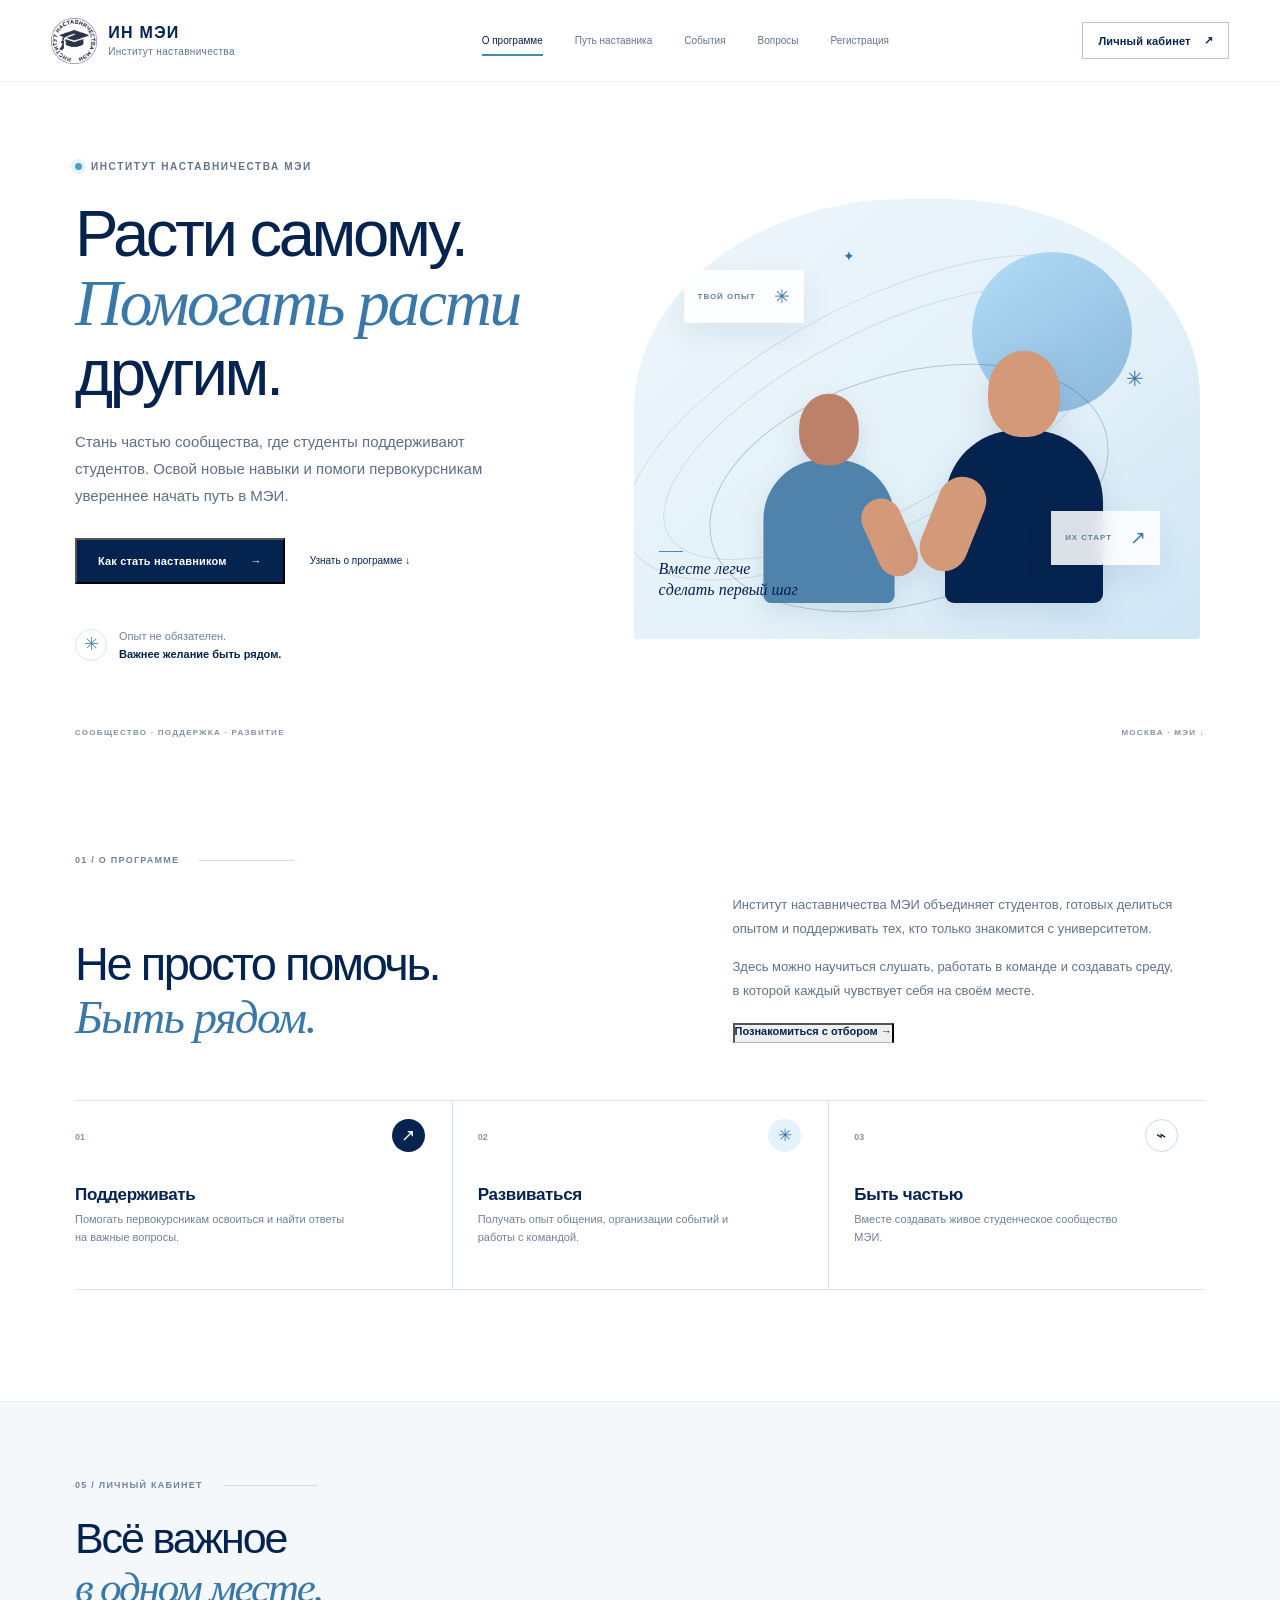
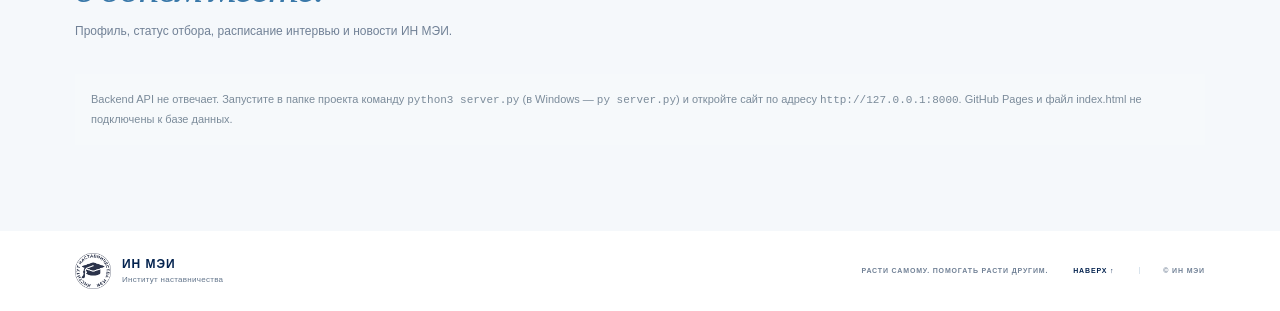
==== commit 5d9380fb: "Improve registration and organize site sections" ====
--- a/index.html
+++ b/index.html
@@ -18,8 +18,8 @@
       <span class="brand-text"><strong>ИН МЭИ</strong><small>Институт наставничества</small></span>
     </a>
     <button class="menu-toggle" type="button" aria-expanded="false" aria-controls="main-nav"><span></span><span></span><span class="sr-only">Открыть меню</span></button>
-    <nav class="main-nav" id="main-nav" aria-label="Основная навигация">
-      <a href="#about">О программе</a><a href="#path">Путь наставника</a><a href="#events">События</a><a href="#faq">Вопросы</a>
+    <nav class="main-nav" id="main-nav" aria-label="Разделы сайта" role="tablist">
+      <button type="button" role="tab" aria-selected="true" aria-controls="about" data-section-tab="about">О программе</button><button type="button" role="tab" aria-selected="false" aria-controls="path" data-section-tab="path">Путь наставника</button><button type="button" role="tab" aria-selected="false" aria-controls="events" data-section-tab="events">События</button><button type="button" role="tab" aria-selected="false" aria-controls="faq" data-section-tab="faq">Вопросы</button><button type="button" role="tab" aria-selected="false" aria-controls="join" data-section-tab="join">Регистрация</button>
     </nav>
     <a class="button button-small button-outline header-cta" href="#cabinet">Личный кабинет <span aria-hidden="true">↗</span></a>
   </header>
@@ -28,7 +28,7 @@
       <div class="hero-copy"><p class="eyebrow"><span class="eyebrow-dot"></span> Институт наставничества МЭИ</p>
         <h1>Расти самому.<br><em>Помогать расти</em><br>другим.</h1>
         <p class="hero-lead">Стань частью сообщества, где студенты поддерживают студентов. Освой новые навыки и помоги первокурсникам увереннее начать путь в МЭИ.</p>
-        <div class="hero-actions"><a class="button button-primary" href="#path">Как стать наставником <span aria-hidden="true">→</span></a><a class="text-link" href="#about">Узнать о программе <span aria-hidden="true">↓</span></a></div>
+        <div class="hero-actions"><button class="button button-primary" type="button" data-section-open="path">Как стать наставником <span aria-hidden="true">→</span></button><button class="text-link" type="button" data-section-open="about">Узнать о программе <span aria-hidden="true">↓</span></button></div>
         <div class="hero-note"><span class="note-icon" aria-hidden="true">✳</span><span>Опыт не обязателен.<br><strong>Важнее желание быть рядом.</strong></span></div>
       </div>
       <div class="hero-art" aria-label="Иллюстрация: наставник помогает студенту найти свой путь" role="img">
@@ -45,26 +45,26 @@
 
     <section class="intro section-wrap" id="about">
       <div class="section-kicker"><span>01 / О ПРОГРАММЕ</span><span class="kicker-rule"></span></div>
-      <div class="intro-grid"><h2>Не просто помочь.<br><em>Быть рядом.</em></h2><div class="intro-text"><p>Институт наставничества МЭИ объединяет студентов, готовых делиться опытом и поддерживать тех, кто только знакомится с университетом.</p><p>Здесь можно научиться слушать, работать в команде и создавать среду, в которой каждый чувствует себя на своём месте.</p><a class="text-link" href="#path">Познакомиться с отбором <span aria-hidden="true">→</span></a></div></div>
+      <div class="intro-grid"><h2>Не просто помочь.<br><em>Быть рядом.</em></h2><div class="intro-text"><p>Институт наставничества МЭИ объединяет студентов, готовых делиться опытом и поддерживать тех, кто только знакомится с университетом.</p><p>Здесь можно научиться слушать, работать в команде и создавать среду, в которой каждый чувствует себя на своём месте.</p><button class="text-link" type="button" data-section-open="path">Познакомиться с отбором <span aria-hidden="true">→</span></button></div></div>
       <div class="values-grid"><article class="value-card"><span class="value-num">01</span><span class="value-icon icon-blue">↗</span><h3>Поддерживать</h3><p>Помогать первокурсникам освоиться и найти ответы на важные вопросы.</p></article><article class="value-card"><span class="value-num">02</span><span class="value-icon icon-pale">✳</span><h3>Развиваться</h3><p>Получать опыт общения, организации событий и работы с командой.</p></article><article class="value-card"><span class="value-num">03</span><span class="value-icon icon-outline">⌁</span><h3>Быть частью</h3><p>Вместе создавать живое студенческое сообщество МЭИ.</p></article></div>
     </section>
 
-    <section class="path-section" id="path"><div class="section-wrap path-inner">
+    <section class="path-section" id="path" hidden><div class="section-wrap path-inner">
       <div class="section-kicker light"><span>02 / ПУТЬ НАСТАВНИКА</span><span class="kicker-rule"></span></div>
       <div class="path-heading"><h2>Каждый большой путь<br>начинается <em>с разговора.</em></h2><p>Поступай постепенно — команда будет рядом на каждом этапе.</p></div>
       <div class="steps"><article class="step"><span class="step-no">01</span><span class="step-mark">↗</span><h3>Оставь заявку</h3><p>Расскажи о себе, своей учебной группе и опыте.</p><span class="step-meta">АНКЕТА · 5 МИНУТ</span></article><article class="step"><span class="step-no">02</span><span class="step-mark">◎</span><h3>Познакомься</h3><p>Выбери свободное время и приходи на интервью.</p><span class="step-meta">ИНТЕРВЬЮ · ЛИЧНО</span></article><article class="step"><span class="step-no">03</span><span class="step-mark">✳</span><h3>Пройди школу</h3><p>Познакомься с подходом и подготовься к роли наставника.</p><span class="step-meta">ШИН МЭИ · ОБУЧЕНИЕ</span></article><article class="step"><span class="step-no">04</span><span class="step-mark">⌁</span><h3>Стань наставником</h3><p>Пройди аттестацию и начни помогать другим.</p><span class="step-meta">АТТЕСТАЦИЯ · СТАРТ</span></article></div>
       <div class="path-footer"><span>Тебе не нужно знать всё заранее.</span><span>Будем разбираться вместе <b>↗</b></span></div>
     </div></section>
 
-    <section class="events section-wrap" id="events"><div class="section-kicker"><span>03 / БЛИЖАЙШИЕ СОБЫТИЯ</span><span class="kicker-rule"></span></div><div class="events-heading"><h2>Встречаемся<br><em>не только на интервью.</em></h2><a class="text-link" href="#cabinet">Личный кабинет <span aria-hidden="true">→</span></a></div>
+    <section class="events section-wrap" id="events" hidden><div class="section-kicker"><span>03 / БЛИЖАЙШИЕ СОБЫТИЯ</span><span class="kicker-rule"></span></div><div class="events-heading"><h2>Встречаемся<br><em>не только на интервью.</em></h2><a class="text-link" href="#cabinet">Личный кабинет <span aria-hidden="true">→</span></a></div>
       <div class="event-list" id="public-events"><p class="demo-caption">Скоро здесь появятся события программы.</p></div>
     </section>
 
-    <section class="quote-band"><div class="quote-inner"><span class="quote-mark">“</span><blockquote>Наставничество начинается с простого: <em>«Я рядом. Давай разберёмся вместе».</em></blockquote><span class="quote-credit">ИНСТИТУТ НАСТАВНИЧЕСТВА МЭИ</span></div><div class="quote-decoration" aria-hidden="true">✳</div></section>
+    <section class="quote-band" id="path-quote" hidden><div class="quote-inner"><span class="quote-mark">“</span><blockquote>Наставничество начинается с простого: <em>«Я рядом. Давай разберёмся вместе».</em></blockquote><span class="quote-credit">ИНСТИТУТ НАСТАВНИЧЕСТВА МЭИ</span></div><div class="quote-decoration" aria-hidden="true">✳</div></section>
 
-    <section class="faq section-wrap" id="faq"><div class="section-kicker"><span>04 / ЧАСТЫЕ ВОПРОСЫ</span><span class="kicker-rule"></span></div><div class="faq-grid"><h2>Хорошие вопросы<br>начинаются <em>здесь.</em></h2><div class="faq-list"><details><summary>Кто может стать наставником?<span>+</span></summary><p>Студенты МЭИ, которым интересно поддерживать других и развиваться вместе с командой. Конкретные условия участия уточняются при наборе.</p></details><details><summary>Нужен ли опыт наставничества?<span>+</span></summary><p>Нет. На интервью команда познакомится с тобой, а Школа института наставничества поможет подготовиться.</p></details><details><summary>Что происходит после заявки?<span>+</span></summary><p>Команда свяжется с тобой и расскажет о следующем этапе отбора. В будущем информацию о статусе можно будет отслеживать в личном кабинете.</p></details><details><summary>Где узнать о ближайшем наборе?<span>+</span></summary><p>Следи за официальными каналами ИН МЭИ и обновлениями этой страницы.</p></details></div></div></section>
+    <section class="faq section-wrap" id="faq" hidden><div class="section-kicker"><span>04 / ЧАСТЫЕ ВОПРОСЫ</span><span class="kicker-rule"></span></div><div class="faq-grid"><h2>Хорошие вопросы<br>начинаются <em>здесь.</em></h2><div class="faq-list"><details><summary>Кто может стать наставником?<span>+</span></summary><p>Студенты МЭИ, которым интересно поддерживать других и развиваться вместе с командой. Конкретные условия участия уточняются при наборе.</p></details><details><summary>Нужен ли опыт наставничества?<span>+</span></summary><p>Нет. На интервью команда познакомится с тобой, а Школа института наставничества поможет подготовиться.</p></details><details><summary>Что происходит после создания аккаунта?<span>+</span></summary><p>Вы сможете заполнить профиль, посмотреть расписание и следить за обновлениями программы.</p></details><details><summary>Где узнать о ближайшем наборе?<span>+</span></summary><p>Следи за официальными каналами ИН МЭИ и обновлениями этой страницы.</p></details></div></div></section>
 
-    <section class="cta-section" id="join"><div class="cta-wrap"><div><p class="eyebrow light-eyebrow"><span class="eyebrow-dot"></span> ТВОЯ ИСТОРИЯ МОЖЕТ НАЧАТЬСЯ ЗДЕСЬ</p><h2>Готов сделать<br><em>первый шаг?</em></h2></div><div class="cta-side"><p>Создай аккаунт, заполни профиль и выбери удобное время для интервью.</p><a class="button button-light" href="#cabinet" data-auth-open="register">Подать заявку <span aria-hidden="true">→</span></a><span class="cta-note">Кандидатам доступны личный кабинет, расписание и новости программы.</span></div><span class="cta-spark" aria-hidden="true">✳</span></div></section>
+    <section class="cta-section" id="join" hidden><div class="cta-wrap"><div><p class="eyebrow light-eyebrow"><span class="eyebrow-dot"></span> ТВОЯ ИСТОРИЯ МОЖЕТ НАЧАТЬСЯ ЗДЕСЬ</p><h2>Готов сделать<br><em>первый шаг?</em></h2></div><div class="cta-side"><p>Создай аккаунт, чтобы пользоваться личным кабинетом и видеть программу.</p><button class="button button-light" type="button" data-auth-open="register">Создать аккаунт <span aria-hidden="true">→</span></button><span class="cta-note">После регистрации профиль и расписание доступны в кабинете.</span></div><span class="cta-spark" aria-hidden="true">✳</span></div></section>
 
     <section class="workspace-section" id="cabinet"><div class="section-wrap workspace-inner"><div class="section-kicker"><span>05 / ЛИЧНЫЙ КАБИНЕТ</span><span class="kicker-rule"></span></div><div class="workspace-heading"><div><h2>Всё важное<br><em>в одном месте.</em></h2><p>Профиль, статус отбора, расписание интервью и новости ИН МЭИ.</p></div><div id="account-actions" class="account-actions"></div></div><div id="account-root" aria-live="polite"><div class="loading-card"><span class="loading-dot"></span>Загружаем кабинет…</div></div></div></section>
   </main>
--- a/public/styles.css
+++ b/public/styles.css
@@ -17,3 +17,11 @@
 @media(max-width:640px){.status-summary{grid-template-columns:repeat(3,1fr)}.status-summary>div:nth-child(3){border-right:0}.status-summary>div:nth-child(n+4){border-top:1px solid #e8eef3}}
 
 @media(max-width:640px){.event-date strong{font-size:20px}}
+
+/* Compact, accessible section tabs */
+[hidden]{display:none!important}
+.main-nav button{border:0;background:transparent;padding:10px 0;cursor:pointer;font:500 10px var(--display);color:#62758a;white-space:nowrap}
+.main-nav button[aria-selected=true]{color:var(--navy);box-shadow:inset 0 -2px #4387b5}
+.hero-actions button.text-link{border:0;background:none;cursor:pointer;font:500 10px var(--display);color:var(--navy);padding:0}
+.hero-actions button:focus-visible,.main-nav button:focus-visible{outline:2px solid #4387b5;outline-offset:4px}
+@media(max-width:640px){.main-nav button{width:100%;text-align:left;padding:7px 0}.main-nav button[aria-selected=true]{box-shadow:none;color:#286a9a}}
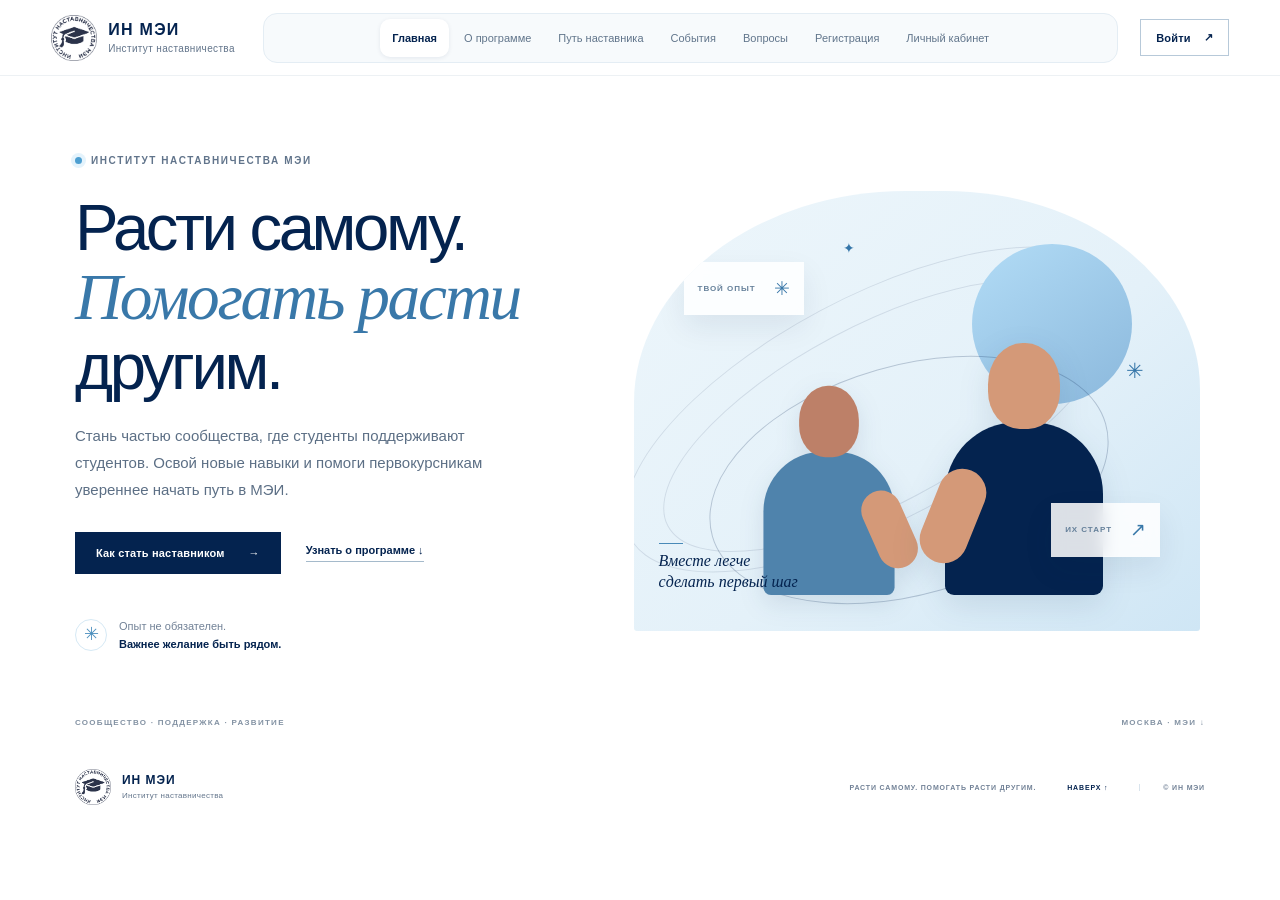
==== commit e802387f: "Make workspace a separate navigation tab" ====
--- a/index.html
+++ b/index.html
@@ -13,18 +13,18 @@
 <body>
   <a class="skip-link" href="#main">Перейти к содержимому</a>
   <header class="site-header">
-    <a class="brand" href="#home" aria-label="Институт наставничества МЭИ — главная">
+    <a class="brand" href="#home" data-section-open="home" aria-label="Институт наставничества МЭИ — главная">
       <span class="brand-mark"><img src="public/brandmark.png" alt="" width="48" height="48"></span>
       <span class="brand-text"><strong>ИН МЭИ</strong><small>Институт наставничества</small></span>
     </a>
     <button class="menu-toggle" type="button" aria-expanded="false" aria-controls="main-nav"><span></span><span></span><span class="sr-only">Открыть меню</span></button>
     <nav class="main-nav" id="main-nav" aria-label="Разделы сайта" role="tablist">
-      <button type="button" role="tab" aria-selected="true" aria-controls="about" data-section-tab="about">О программе</button><button type="button" role="tab" aria-selected="false" aria-controls="path" data-section-tab="path">Путь наставника</button><button type="button" role="tab" aria-selected="false" aria-controls="events" data-section-tab="events">События</button><button type="button" role="tab" aria-selected="false" aria-controls="faq" data-section-tab="faq">Вопросы</button><button type="button" role="tab" aria-selected="false" aria-controls="join" data-section-tab="join">Регистрация</button>
+      <button id="tab-home" type="button" role="tab" aria-selected="true" aria-controls="home" data-section-tab="home">Главная</button><button id="tab-about" type="button" role="tab" aria-selected="false" aria-controls="about" data-section-tab="about">О программе</button><button id="tab-path" type="button" role="tab" aria-selected="false" aria-controls="path" data-section-tab="path">Путь наставника</button><button id="tab-events" type="button" role="tab" aria-selected="false" aria-controls="events" data-section-tab="events">События</button><button id="tab-faq" type="button" role="tab" aria-selected="false" aria-controls="faq" data-section-tab="faq">Вопросы</button><button id="tab-join" type="button" role="tab" aria-selected="false" aria-controls="join" data-section-tab="join">Регистрация</button><button id="tab-cabinet" type="button" role="tab" aria-selected="false" aria-controls="cabinet" data-section-tab="cabinet">Личный кабинет</button>
     </nav>
-    <a class="button button-small button-outline header-cta" href="#cabinet">Личный кабинет <span aria-hidden="true">↗</span></a>
+    <button class="button button-small button-outline header-cta" type="button" data-auth-open="login">Войти <span aria-hidden="true">↗</span></button>
   </header>
   <main id="main">
-    <section class="hero section-wrap" id="home">
+    <section class="hero section-wrap" id="home" role="tabpanel" aria-labelledby="tab-home">
       <div class="hero-copy"><p class="eyebrow"><span class="eyebrow-dot"></span> Институт наставничества МЭИ</p>
         <h1>Расти самому.<br><em>Помогать расти</em><br>другим.</h1>
         <p class="hero-lead">Стань частью сообщества, где студенты поддерживают студентов. Освой новые навыки и помоги первокурсникам увереннее начать путь в МЭИ.</p>
@@ -43,32 +43,32 @@
       <div class="hero-bottom"><span>СООБЩЕСТВО · ПОДДЕРЖКА · РАЗВИТИЕ</span><span>МОСКВА · МЭИ <span aria-hidden="true">↓</span></span></div>
     </section>
 
-    <section class="intro section-wrap" id="about">
+    <section class="intro section-wrap" id="about" role="tabpanel" aria-labelledby="tab-about" hidden>
       <div class="section-kicker"><span>01 / О ПРОГРАММЕ</span><span class="kicker-rule"></span></div>
       <div class="intro-grid"><h2>Не просто помочь.<br><em>Быть рядом.</em></h2><div class="intro-text"><p>Институт наставничества МЭИ объединяет студентов, готовых делиться опытом и поддерживать тех, кто только знакомится с университетом.</p><p>Здесь можно научиться слушать, работать в команде и создавать среду, в которой каждый чувствует себя на своём месте.</p><button class="text-link" type="button" data-section-open="path">Познакомиться с отбором <span aria-hidden="true">→</span></button></div></div>
       <div class="values-grid"><article class="value-card"><span class="value-num">01</span><span class="value-icon icon-blue">↗</span><h3>Поддерживать</h3><p>Помогать первокурсникам освоиться и найти ответы на важные вопросы.</p></article><article class="value-card"><span class="value-num">02</span><span class="value-icon icon-pale">✳</span><h3>Развиваться</h3><p>Получать опыт общения, организации событий и работы с командой.</p></article><article class="value-card"><span class="value-num">03</span><span class="value-icon icon-outline">⌁</span><h3>Быть частью</h3><p>Вместе создавать живое студенческое сообщество МЭИ.</p></article></div>
     </section>
 
-    <section class="path-section" id="path" hidden><div class="section-wrap path-inner">
+    <section class="path-section" id="path" role="tabpanel" aria-labelledby="tab-path" hidden><div class="section-wrap path-inner">
       <div class="section-kicker light"><span>02 / ПУТЬ НАСТАВНИКА</span><span class="kicker-rule"></span></div>
       <div class="path-heading"><h2>Каждый большой путь<br>начинается <em>с разговора.</em></h2><p>Поступай постепенно — команда будет рядом на каждом этапе.</p></div>
       <div class="steps"><article class="step"><span class="step-no">01</span><span class="step-mark">↗</span><h3>Оставь заявку</h3><p>Расскажи о себе, своей учебной группе и опыте.</p><span class="step-meta">АНКЕТА · 5 МИНУТ</span></article><article class="step"><span class="step-no">02</span><span class="step-mark">◎</span><h3>Познакомься</h3><p>Выбери свободное время и приходи на интервью.</p><span class="step-meta">ИНТЕРВЬЮ · ЛИЧНО</span></article><article class="step"><span class="step-no">03</span><span class="step-mark">✳</span><h3>Пройди школу</h3><p>Познакомься с подходом и подготовься к роли наставника.</p><span class="step-meta">ШИН МЭИ · ОБУЧЕНИЕ</span></article><article class="step"><span class="step-no">04</span><span class="step-mark">⌁</span><h3>Стань наставником</h3><p>Пройди аттестацию и начни помогать другим.</p><span class="step-meta">АТТЕСТАЦИЯ · СТАРТ</span></article></div>
       <div class="path-footer"><span>Тебе не нужно знать всё заранее.</span><span>Будем разбираться вместе <b>↗</b></span></div>
     </div></section>
 
-    <section class="events section-wrap" id="events" hidden><div class="section-kicker"><span>03 / БЛИЖАЙШИЕ СОБЫТИЯ</span><span class="kicker-rule"></span></div><div class="events-heading"><h2>Встречаемся<br><em>не только на интервью.</em></h2><a class="text-link" href="#cabinet">Личный кабинет <span aria-hidden="true">→</span></a></div>
+    <section class="events section-wrap" id="events" role="tabpanel" aria-labelledby="tab-events" hidden><div class="section-kicker"><span>03 / БЛИЖАЙШИЕ СОБЫТИЯ</span><span class="kicker-rule"></span></div><div class="events-heading"><h2>Встречаемся<br><em>не только на интервью.</em></h2><button class="text-link" type="button" data-section-open="cabinet">Личный кабинет <span aria-hidden="true">→</span></button></div>
       <div class="event-list" id="public-events"><p class="demo-caption">Скоро здесь появятся события программы.</p></div>
     </section>
 
     <section class="quote-band" id="path-quote" hidden><div class="quote-inner"><span class="quote-mark">“</span><blockquote>Наставничество начинается с простого: <em>«Я рядом. Давай разберёмся вместе».</em></blockquote><span class="quote-credit">ИНСТИТУТ НАСТАВНИЧЕСТВА МЭИ</span></div><div class="quote-decoration" aria-hidden="true">✳</div></section>
 
-    <section class="faq section-wrap" id="faq" hidden><div class="section-kicker"><span>04 / ЧАСТЫЕ ВОПРОСЫ</span><span class="kicker-rule"></span></div><div class="faq-grid"><h2>Хорошие вопросы<br>начинаются <em>здесь.</em></h2><div class="faq-list"><details><summary>Кто может стать наставником?<span>+</span></summary><p>Студенты МЭИ, которым интересно поддерживать других и развиваться вместе с командой. Конкретные условия участия уточняются при наборе.</p></details><details><summary>Нужен ли опыт наставничества?<span>+</span></summary><p>Нет. На интервью команда познакомится с тобой, а Школа института наставничества поможет подготовиться.</p></details><details><summary>Что происходит после создания аккаунта?<span>+</span></summary><p>Вы сможете заполнить профиль, посмотреть расписание и следить за обновлениями программы.</p></details><details><summary>Где узнать о ближайшем наборе?<span>+</span></summary><p>Следи за официальными каналами ИН МЭИ и обновлениями этой страницы.</p></details></div></div></section>
+    <section class="faq section-wrap" id="faq" role="tabpanel" aria-labelledby="tab-faq" hidden><div class="section-kicker"><span>04 / ЧАСТЫЕ ВОПРОСЫ</span><span class="kicker-rule"></span></div><div class="faq-grid"><h2>Хорошие вопросы<br>начинаются <em>здесь.</em></h2><div class="faq-list"><details><summary>Кто может стать наставником?<span>+</span></summary><p>Студенты МЭИ, которым интересно поддерживать других и развиваться вместе с командой. Конкретные условия участия уточняются при наборе.</p></details><details><summary>Нужен ли опыт наставничества?<span>+</span></summary><p>Нет. На интервью команда познакомится с тобой, а Школа института наставничества поможет подготовиться.</p></details><details><summary>Что происходит после создания аккаунта?<span>+</span></summary><p>Вы сможете заполнить профиль, посмотреть расписание и следить за обновлениями программы.</p></details><details><summary>Где узнать о ближайшем наборе?<span>+</span></summary><p>Следи за официальными каналами ИН МЭИ и обновлениями этой страницы.</p></details></div></div></section>
 
-    <section class="cta-section" id="join" hidden><div class="cta-wrap"><div><p class="eyebrow light-eyebrow"><span class="eyebrow-dot"></span> ТВОЯ ИСТОРИЯ МОЖЕТ НАЧАТЬСЯ ЗДЕСЬ</p><h2>Готов сделать<br><em>первый шаг?</em></h2></div><div class="cta-side"><p>Создай аккаунт, чтобы пользоваться личным кабинетом и видеть программу.</p><button class="button button-light" type="button" data-auth-open="register">Создать аккаунт <span aria-hidden="true">→</span></button><span class="cta-note">После регистрации профиль и расписание доступны в кабинете.</span></div><span class="cta-spark" aria-hidden="true">✳</span></div></section>
+    <section class="cta-section" id="join" role="tabpanel" aria-labelledby="tab-join" hidden><div class="cta-wrap"><div><p class="eyebrow light-eyebrow"><span class="eyebrow-dot"></span> ТВОЯ ИСТОРИЯ МОЖЕТ НАЧАТЬСЯ ЗДЕСЬ</p><h2>Готов сделать<br><em>первый шаг?</em></h2></div><div class="cta-side"><p>Создай аккаунт, чтобы пользоваться личным кабинетом и видеть программу.</p><button class="button button-light" type="button" data-auth-open="register">Создать аккаунт <span aria-hidden="true">→</span></button><span class="cta-note">После регистрации профиль и расписание доступны в кабинете.</span></div><span class="cta-spark" aria-hidden="true">✳</span></div></section>
 
-    <section class="workspace-section" id="cabinet"><div class="section-wrap workspace-inner"><div class="section-kicker"><span>05 / ЛИЧНЫЙ КАБИНЕТ</span><span class="kicker-rule"></span></div><div class="workspace-heading"><div><h2>Всё важное<br><em>в одном месте.</em></h2><p>Профиль, статус отбора, расписание интервью и новости ИН МЭИ.</p></div><div id="account-actions" class="account-actions"></div></div><div id="account-root" aria-live="polite"><div class="loading-card"><span class="loading-dot"></span>Загружаем кабинет…</div></div></div></section>
+    <section class="workspace-section" id="cabinet" role="tabpanel" aria-labelledby="tab-cabinet" hidden><div class="section-wrap workspace-inner"><div class="section-kicker"><span>ЛИЧНЫЙ КАБИНЕТ</span><span class="kicker-rule"></span></div><div class="workspace-heading"><div><h2>Всё важное<br><em>в одном месте.</em></h2><p>Профиль, статус отбора, расписание интервью и новости ИН МЭИ.</p></div><div id="account-actions" class="account-actions"></div></div><div id="account-root" aria-live="polite"><div class="loading-card"><span class="loading-dot"></span>Загружаем кабинет…</div></div></div></section>
   </main>
   <dialog class="auth-dialog" id="auth-dialog" aria-labelledby="auth-title"><form id="auth-form" class="auth-form"><button class="dialog-close" type="button" data-auth-close aria-label="Закрыть">×</button><p class="eyebrow"><span class="eyebrow-dot"></span> ИН МЭИ</p><h2 id="auth-title">Вход в кабинет</h2><p class="auth-intro" id="auth-intro">Введите телефон и пароль.</p><div id="auth-fields"></div><div class="form-message" id="auth-message" role="alert"></div><button class="button button-primary form-submit" type="submit">Войти <span aria-hidden="true">→</span></button><button class="auth-switch" type="button" id="auth-switch">Ещё нет аккаунта? Зарегистрироваться</button></form></dialog>
-  <footer class="site-footer"><a class="brand footer-brand" href="#home"><span class="brand-mark"><img src="public/brandmark.png" alt="" width="48" height="48"></span><span class="brand-text"><strong>ИН МЭИ</strong><small>Институт наставничества</small></span></a><span class="footer-motto">РАСТИ САМОМУ. ПОМОГАТЬ РАСТИ ДРУГИМ.</span><a href="#home" class="back-top">НАВЕРХ ↑</a><span class="copyright">© ИН МЭИ</span></footer>
+  <footer class="site-footer"><a class="brand footer-brand" href="#home" data-section-open="home"><span class="brand-mark"><img src="public/brandmark.png" alt="" width="48" height="48"></span><span class="brand-text"><strong>ИН МЭИ</strong><small>Институт наставничества</small></span></a><span class="footer-motto">РАСТИ САМОМУ. ПОМОГАТЬ РАСТИ ДРУГИМ.</span><button type="button" class="back-top" data-section-open="home">НАВЕРХ ↑</button><span class="copyright">© ИН МЭИ</span></footer>
 </body>
 </html>
--- a/public/styles.css
+++ b/public/styles.css
@@ -25,3 +25,19 @@
 .hero-actions button.text-link{border:0;background:none;cursor:pointer;font:500 10px var(--display);color:var(--navy);padding:0}
 .hero-actions button:focus-visible,.main-nav button:focus-visible{outline:2px solid #4387b5;outline-offset:4px}
 @media(max-width:640px){.main-nav button{width:100%;text-align:left;padding:7px 0}.main-nav button[aria-selected=true]{box-shadow:none;color:#286a9a}}
+
+/* The header is the page switcher: keep every destination in one view. */
+.site-header{height:76px;gap:22px;padding-inline:clamp(18px,4vw,56px)}
+.brand{min-width:190px}
+.main-nav{flex:1;justify-content:center;gap:3px;padding:5px;border:1px solid #e4edf4;border-radius:14px;background:#f7fafc}
+.main-nav button{appearance:none;display:inline-flex;align-items:center;justify-content:center;min-height:38px;padding:8px 12px;border:0;border-radius:10px;background:transparent;color:#61758b;cursor:pointer;font:500 11px var(--display);white-space:nowrap;transition:background .18s,color .18s,box-shadow .18s}
+.main-nav button:hover{background:#edf4f8;color:var(--navy)}
+.main-nav button[aria-selected=true]{background:#fff;color:var(--navy);box-shadow:0 1px 4px #04234f16;font-weight:700}
+.main-nav button:focus-visible,.header-cta:focus-visible{outline:2px solid #4387b5;outline-offset:2px}
+.header-cta{flex-shrink:0;border:1px solid #b7c9d9;background:#fff;cursor:pointer}
+.button{border:0;cursor:pointer}
+.button-outline{border:1px solid #b7c9d9}
+.hero-actions button.text-link,.events-heading button.text-link{border:0;background:none;cursor:pointer;font:600 11px var(--display);color:var(--navy);padding:0 0 5px;border-bottom:1px solid #a5bacb}
+.back-top{border:0;background:transparent;cursor:pointer;font:600 7px var(--display);letter-spacing:.12em;color:var(--navy)}
+@media(max-width:1040px) and (min-width:851px){.site-header{gap:12px;padding-inline:18px}.brand{min-width:150px}.brand-text small{display:none}.main-nav button{font-size:10px;padding-inline:8px}}
+@media(max-width:850px){.site-header{height:68px;padding:0 19px;gap:12px}.brand{margin-right:auto;min-width:auto}.menu-toggle{order:3;border:0;background:none;width:38px;height:38px;display:grid;align-content:center;gap:5px;padding:8px;cursor:pointer}.menu-toggle span:not(.sr-only){height:1px;background:var(--navy);width:20px}.main-nav{display:none;position:absolute;top:67px;left:12px;right:12px;z-index:11;padding:10px;background:#fff;border:1px solid #e2ebf2;border-radius:14px;box-shadow:0 12px 30px #04234f1c;align-items:stretch;flex-direction:column;gap:2px}.main-nav.is-open{display:flex}.main-nav button{width:100%;justify-content:flex-start;padding:10px 13px}.main-nav button[aria-selected=true]{background:#edf6fb;box-shadow:none}.header-cta{padding:9px 12px;font-size:10px}}
